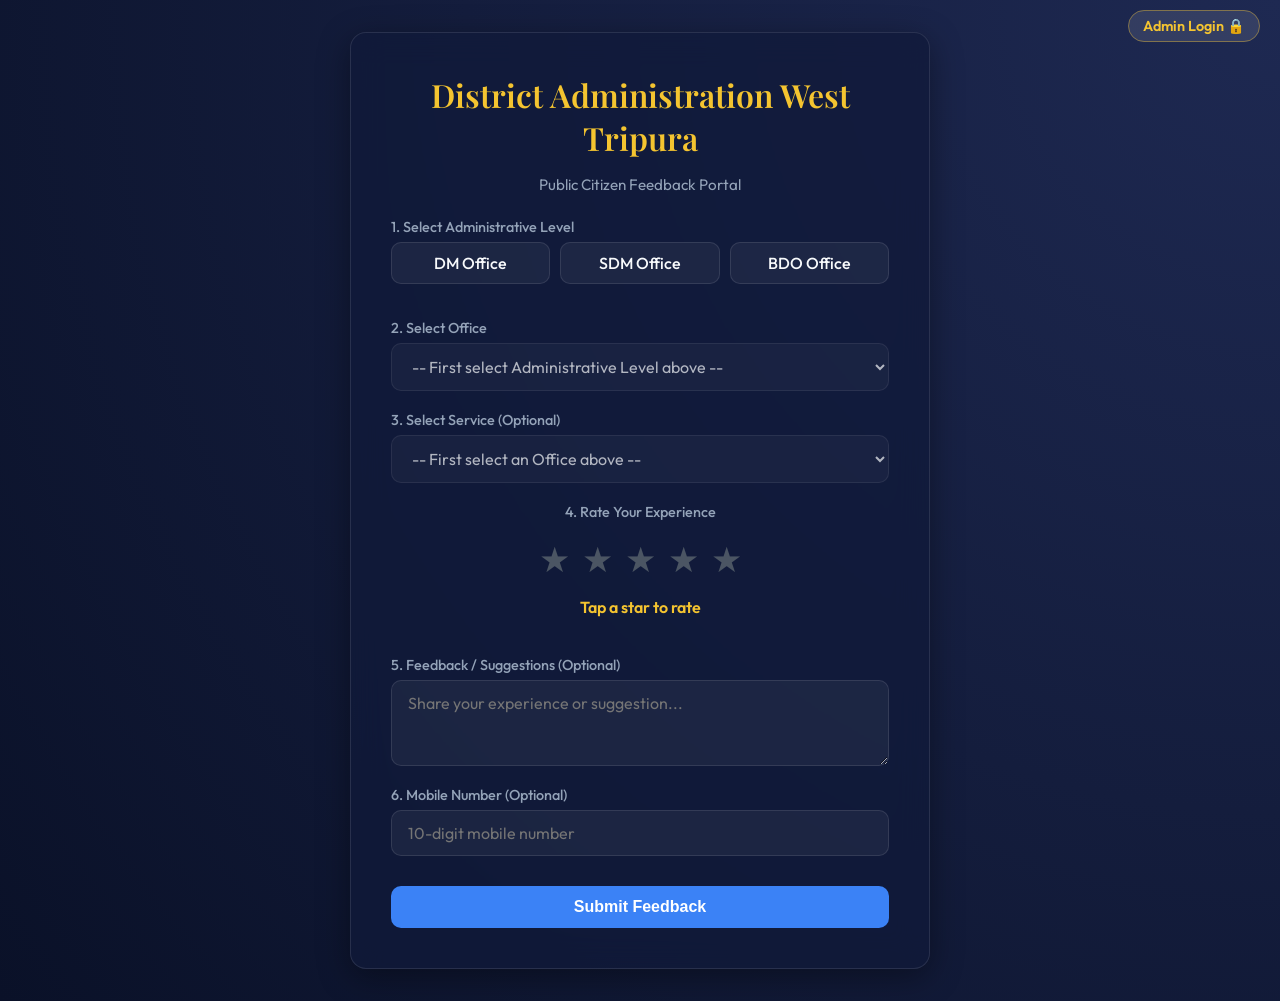
==== index.html @ 307960ae "fix: index file" ====
<!DOCTYPE html>
<html lang="en">
<head>
  <meta charset="UTF-8" />
  <meta name="viewport" content="width=device-width, initial-scale=1.0" />
  <title>Citizen Feedback Portal — DM & Collector, West Tripura</title>
  <link href="https://fonts.googleapis.com/css2?family=Inter:wght@300;400;500;600;700&family=Playfair+Display:wght@600;700&display=swap" rel="stylesheet" />
  <link rel="stylesheet" href="style.css" />
  <style>
    .header-nav {
      position: absolute;
      top: 15px;
      right: 20px;
    }
    .header-nav a {
      color: var(--accent-gold);
      text-decoration: none;
      font-size: 0.9rem;
      font-weight: 600;
      background: rgba(255, 255, 255, 0.1);
      padding: 6px 14px;
      border-radius: 20px;
      border: 1px solid rgba(244, 196, 48, 0.4);
      transition: background 0.2s;
    }
    .header-nav a:hover {
      background: rgba(244, 196, 48, 0.2);
    }
    .pill-group {
      display: flex;
      gap: 10px;
      margin-bottom: 15px;
      flex-wrap: wrap;
    }
    .pill {
      flex: 1;
      padding: 10px 15px;
      background: rgba(255, 255, 255, 0.05);
      border: 1px solid var(--bg-card-border);
      border-radius: var(--radius-md);
      color: var(--text-main);
      cursor: pointer;
      text-align: center;
      font-weight: 500;
      transition: all 0.2s;
    }
    .pill:hover, .pill.active {
      background: var(--accent-blue);
      border-color: var(--accent-blue);
      color: white;
    }
    .stars {
      display: flex;
      gap: 12px;
      font-size: 2.2rem;
      cursor: pointer;
      margin: 10px 0;
      justify-content: center;
    }
    .stars span {
      color: #4b5563;
      transition: color 0.15s, transform 0.15s;
    }
    .stars span.selected, .stars span:hover {
      color: var(--accent-gold);
      transform: scale(1.15);
    }
    .rating-label {
      text-align: center;
      font-weight: 600;
      min-height: 24px;
      color: var(--accent-gold);
      margin-bottom: 15px;
    }
  </style>
</head>
<body>
  <div class="header-nav">
    <a href="login.html">Admin Login 🔒</a>
  </div>

  <div class="auth-wrapper">
    <div class="glass-card" style="max-width: 580px;">
      <h1 style="text-align: center; color: var(--accent-gold); font-family: 'Playfair Display', serif;">District Administration West Tripura</h1>
      <p class="subtitle" style="text-align: center;">Public Citizen Feedback Portal</p>

      <div id="alertBox" class="alert"></div>

      <div id="formSection">
        <!-- Step 1: Select Office Level -->
        <div class="form-group">
          <label>1. Select Administrative Level</label>
          <div class="pill-group">
            <div class="pill" id="pill-DM" onclick="selectOfficeType('DM')">DM Office</div>
            <div class="pill" id="pill-SDM" onclick="selectOfficeType('SDM')">SDM Office</div>
            <div class="pill" id="pill-BDO" onclick="selectOfficeType('BDO')">BDO Office</div>
          </div>
        </div>

        <!-- Step 2: Select Specific Office -->
        <div class="form-group">
          <label for="officeSelect">2. Select Office</label>
          <select id="officeSelect" onchange="onOfficeSelectChange()" disabled>
            <option value="">-- First select Administrative Level above --</option>
          </select>
        </div>

        <!-- Step 3: Select Service -->
        <div class="form-group">
          <label for="serviceSelect">3. Select Service (Optional)</label>
          <select id="serviceSelect" disabled>
            <option value="">-- First select an Office above --</option>
          </select>
        </div>

        <!-- Step 4: Star Rating -->
        <div class="form-group">
          <label style="text-align: center; display: block;">4. Rate Your Experience</label>
          <div class="stars" id="starContainer">
            <span onclick="setRating(1)">★</span>
            <span onclick="setRating(2)">★</span>
            <span onclick="setRating(3)">★</span>
            <span onclick="setRating(4)">★</span>
            <span onclick="setRating(5)">★</span>
          </div>
          <div class="rating-label" id="ratingLabel">Tap a star to rate</div>
        </div>

        <!-- Step 5: Remarks -->
        <div class="form-group">
          <label for="feedbackText">5. Feedback / Suggestions (Optional)</label>
          <textarea id="feedbackText" rows="3" placeholder="Share your experience or suggestion..."></textarea>
        </div>

        <!-- Step 6: Mobile (Optional) -->
        <div class="form-group">
          <label for="mobile">6. Mobile Number (Optional)</label>
          <input type="tel" id="mobile" maxlength="10" placeholder="10-digit mobile number" />
        </div>

        <button type="button" id="submitBtn" onclick="submitFeedback()" class="btn" style="margin-top: 10px;">Submit Feedback</button>
      </div>

      <!-- Success Screen -->
      <div id="successSection" class="hidden" style="text-align: center; padding: 20px 0;">
        <div style="font-size: 3.5rem; color: var(--accent-green); margin-bottom: 10px;">✓</div>
        <h2>Thank You!</h2>
        <p class="subtitle">Your feedback has been submitted successfully and recorded for quality improvement.</p>
        <button class="btn btn-secondary" onclick="resetForm()">Submit Another Response</button>
      </div>

    </div>
  </div>

  <script src="app.js"></script>
  <script>
    const OFFICE_DATA = {
      "DM": [
        {
          name: "DM Office",
          services: [
            "Certificate of Land Use", "Cinematograph License", "NOC for Explosives",
            "License for Sale of Crackers", "NOC for Petroleum / Diesel / Naphtha",
            "Arms Licence (NDAL-ALIS)", "RTI Online", "Character Verification",
            "Small Savings Agent License", "Grievance Redressal", "Revenue and Land Records",
            "Disaster Management and Relief", "Election Services", "Law and Order", "Others"
          ]
        }
      ],
      "SDM": [
        { name: "SDM Office - Sadar", services: ["PRTC", "Income Certificate", "Caste Certificate", "Marriage Registration", "Sub-Division Grievances", "Others"] },
        { name: "SDM Office - Mohanpur", services: ["PRTC", "Income Certificate", "Caste Certificate", "Marriage Registration", "Sub-Division Grievances", "Others"] },
        { name: "SDM Office - Jirania", services: ["PRTC", "Income Certificate", "Caste Certificate", "Marriage Registration", "Sub-Division Grievances", "Others"] }
      ],
      "BDO": [
        { name: "BDO Office - Dukli", services: ["MGNREGA Works", "PMAY-G Housing", "Social Pensions", "Rural Development", "Block Grievances", "Others"] },
        { name: "BDO Office - Mohanpur", services: ["MGNREGA Works", "PMAY-G Housing", "Social Pensions", "Rural Development", "Block Grievances", "Others"] },
        { name: "BDO Office - Bamutia", services: ["MGNREGA Works", "PMAY-G Housing", "Social Pensions", "Rural Development", "Block Grievances", "Others"] },
        { name: "BDO Office - Hezamara", services: ["MGNREGA Works", "PMAY-G Housing", "Social Pensions", "Rural Development", "Block Grievances", "Others"] },
        { name: "BDO Office - Lefunga", services: ["MGNREGA Works", "PMAY-G Housing", "Social Pensions", "Rural Development", "Block Grievances", "Others"] },
        { name: "BDO Office - Jirania", services: ["MGNREGA Works", "PMAY-G Housing", "Social Pensions", "Rural Development", "Block Grievances", "Others"] },
        { name: "BDO Office - Mandai", services: ["MGNREGA Works", "PMAY-G Housing", "Social Pensions", "Rural Development", "Block Grievances", "Others"] },
        { name: "BDO Office - Belbari", services: ["MGNREGA Works", "PMAY-G Housing", "Social Pensions", "Rural Development", "Block Grievances", "Others"] },
        { name: "BDO Office - Old Agartala", services: ["MGNREGA Works", "PMAY-G Housing", "Social Pensions", "Rural Development", "Block Grievances", "Others"] }
      ]
    };

    const RATING_LABELS = ["", "Poor / খারাপ", "Fair / মোটামুটি", "Good / ভালো", "Very Good / খুব ভালো", "Excellent / চমৎকার"];

    let selectedOfficeType = "";
    let selectedRating = 0;

    function selectOfficeType(type) {
      selectedOfficeType = type;
      document.querySelectorAll(".pill").forEach(p => p.classList.remove("active"));
      document.getElementById("pill-" + type).classList.add("active");

      const oSelect = document.getElementById("officeSelect");
      oSelect.innerHTML = '<option value="">-- Select ' + type + ' Office --</option>';
      oSelect.disabled = false;

      const offices = OFFICE_DATA[type] || [];
      offices.forEach(o => {
        const opt = document.createElement("option");
        opt.value = o.name;
        opt.textContent = o.name;
        oSelect.appendChild(opt);
      });

      if (offices.length === 1) {
        oSelect.value = offices[0].name;
        onOfficeSelectChange();
      } else {
        resetServiceSelect();
      }
    }

    function onOfficeSelectChange() {
      const officeName = document.getElementById("officeSelect").value;
      const sSelect = document.getElementById("serviceSelect");
      
      if (!officeName) {
        resetServiceSelect();
        return;
      }

      sSelect.innerHTML = '<option value="">-- Select Service --</option>';
      sSelect.disabled = false;

      let services = ["Others"];
      const list = OFFICE_DATA[selectedOfficeType] || [];
      const match = list.find(o => o.name === officeName);
      if (match && match.services) services = match.services;

      services.forEach(s => {
        const opt = document.createElement("option");
        opt.value = s;
        opt.textContent = s;
        sSelect.appendChild(opt);
      });
    }

    function resetServiceSelect() {
      const sSelect = document.getElementById("serviceSelect");
      sSelect.innerHTML = '<option value="">-- First select an Office above --</option>';
      sSelect.disabled = true;
    }

    function setRating(val) {
      selectedRating = val;
      const stars = document.querySelectorAll("#starContainer span");
      stars.forEach((s, idx) => {
        if (idx < val) s.classList.add("selected");
        else s.classList.remove("selected");
      });
      document.getElementById("ratingLabel").textContent = RATING_LABELS[val] || "";
    }

    async function submitFeedback() {
      const alertBox = document.getElementById("alertBox");
      alertBox.style.display = "none";

      const office = document.getElementById("officeSelect").value;
      const service = document.getElementById("serviceSelect").value || "Others";
      const feedback = document.getElementById("feedbackText").value.trim();
      const mobile = document.getElementById("mobile").value.trim();

      if (!selectedOfficeType || !office) {
        alertBox.className = "alert alert-error";
        alertBox.textContent = "Please select the office level and specific office.";
        return;
      }

      if (!selectedRating) {
        alertBox.className = "alert alert-error";
        alertBox.textContent = "Please select a star rating.";
        return;
      }

      if (mobile && !/^[6-9]\d{9}$/.test(mobile)) {
        alertBox.className = "alert alert-error";
        alertBox.textContent = "Please enter a valid 10-digit Indian mobile number.";
        return;
      }

      const submitBtn = document.getElementById("submitBtn");
      submitBtn.disabled = true;
      submitBtn.textContent = "Submitting...";

      const payload = {
        mobile,
        office,
        officeType: selectedOfficeType,
        service,
        rating: selectedRating,
        feedback
      };

      const res = await apiPost("submitFeedback", { payload });

      submitBtn.disabled = false;
      submitBtn.textContent = "Submit Feedback";

      if (res.success) {
        document.getElementById("formSection").classList.add("hidden");
        document.getElementById("successSection").classList.remove("hidden");
      } else {
        alertBox.className = "alert alert-error";
        alertBox.textContent = res.error || "Failed to submit feedback. Please try again.";
      }
    }

    function resetForm() {
      selectedOfficeType = "";
      selectedRating = 0;
      document.querySelectorAll(".pill").forEach(p => p.classList.remove("active"));
      document.getElementById("officeSelect").innerHTML = '<option value="">-- First select Administrative Level above --</option>';
      document.getElementById("officeSelect").disabled = true;
      resetServiceSelect();
      setRating(0);
      document.getElementById("ratingLabel").textContent = "Tap a star to rate";
      document.getElementById("feedbackText").value = "";
      document.getElementById("mobile").value = "";
      document.getElementById("alertBox").style.display = "none";
      document.getElementById("successSection").classList.add("hidden");
      document.getElementById("formSection").classList.remove("hidden");
    }
  </script>
</body>
</html>
---- style.css ----
/* ============================================================
   DM Office West Tripura - Unified Portal Design System
   ============================================================ */
@import url('https://fonts.googleapis.com/css2?family=Outfit:wght@300;400;500;600;700&display=swap');

:root {
  --bg-primary: #0a1128;
  --bg-card: rgba(16, 26, 58, 0.75);
  --bg-card-border: rgba(255, 255, 255, 0.1);
  --accent-gold: #f4c430;
  --accent-blue: #3b82f6;
  --accent-blue-hover: #2563eb;
  --accent-green: #10b981;
  --accent-red: #ef4444;
  --text-main: #f8fafc;
  --text-muted: #94a3b8;
  --shadow-glow: 0 8px 32px 0 rgba(0, 0, 0, 0.37);
  --font-family: 'Outfit', sans-serif;
  --radius-lg: 16px;
  --radius-md: 10px;
}

* {
  box-sizing: border-box;
  margin: 0;
  padding: 0;
}

body {
  font-family: var(--font-family);
  background: radial-gradient(circle at top right, #1e2952, #0a1128);
  color: var(--text-main);
  min-height: 100vh;
  display: flex;
  flex-direction: column;
}

/* Navbar */
.navbar {
  display: flex;
  justify-content: space-between;
  align-items: center;
  padding: 1rem 2rem;
  background: rgba(10, 17, 40, 0.9);
  backdrop-filter: blur(10px);
  border-bottom: 1px solid var(--bg-card-border);
  position: sticky;
  top: 0;
  z-index: 100;
}

.navbar-brand {
  font-size: 1.25rem;
  font-weight: 700;
  color: var(--accent-gold);
  display: flex;
  align-items: center;
  gap: 10px;
}

.navbar-user {
  display: flex;
  align-items: center;
  gap: 15px;
}

.badge {
  background: rgba(59, 130, 246, 0.2);
  color: var(--accent-blue);
  padding: 4px 10px;
  border-radius: 20px;
  font-size: 0.8rem;
  font-weight: 600;
  border: 1px solid rgba(59, 130, 246, 0.4);
}

/* Layout Containers */
.auth-wrapper {
  flex: 1;
  display: flex;
  justify-content: center;
  align-items: center;
  padding: 2rem 1rem;
}

.glass-card {
  background: var(--bg-card);
  backdrop-filter: blur(16px);
  -webkit-backdrop-filter: blur(16px);
  border: 1px solid var(--bg-card-border);
  border-radius: var(--radius-lg);
  box-shadow: var(--shadow-glow);
  padding: 2.5rem;
  width: 100%;
  max-width: 440px;
}

.glass-card.wide {
  max-width: 1100px;
}

h1, h2, h3 {
  font-weight: 600;
  margin-bottom: 1rem;
}

.subtitle {
  color: var(--text-muted);
  font-size: 0.95rem;
  margin-bottom: 1.5rem;
}

/* Form controls */
.form-group {
  margin-bottom: 1.25rem;
  display: flex;
  flex-direction: column;
  gap: 6px;
}

label {
  font-size: 0.9rem;
  font-weight: 500;
  color: var(--text-muted);
}

input, select, textarea {
  width: 100%;
  padding: 12px 16px;
  background: rgba(255, 255, 255, 0.05);
  border: 1px solid var(--bg-card-border);
  border-radius: var(--radius-md);
  color: var(--text-main);
  font-size: 1rem;
  font-family: inherit;
  transition: border-color 0.2s, background 0.2s;
}

input:focus, select:focus, textarea:focus {
  outline: none;
  border-color: var(--accent-blue);
  background: rgba(255, 255, 255, 0.08);
}

select option {
  background: #0a1128;
  color: var(--text-main);
}

/* Buttons */
.btn {
  width: 100%;
  padding: 12px 20px;
  background: var(--accent-blue);
  color: #fff;
  border: none;
  border-radius: var(--radius-md);
  font-size: 1rem;
  font-weight: 600;
  cursor: pointer;
  transition: background 0.2s, transform 0.1s;
  display: inline-flex;
  justify-content: center;
  align-items: center;
  gap: 8px;
}

.btn:hover {
  background: var(--accent-blue-hover);
}

.btn:active {
  transform: scale(0.98);
}

.btn-secondary {
  background: rgba(255, 255, 255, 0.1);
  color: var(--text-main);
}

.btn-secondary:hover {
  background: rgba(255, 255, 255, 0.18);
}

.btn-danger {
  background: var(--accent-red);
}

.btn-danger:hover {
  background: #dc2626;
}

/* Feedback messages */
.alert {
  padding: 12px 16px;
  border-radius: var(--radius-md);
  font-size: 0.9rem;
  margin-bottom: 1.25rem;
  display: none;
}

.alert-error {
  background: rgba(239, 68, 68, 0.2);
  border: 1px solid rgba(239, 68, 68, 0.4);
  color: #fca5a5;
  display: block;
}

.alert-success {
  background: rgba(16, 185, 129, 0.2);
  border: 1px solid rgba(16, 185, 129, 0.4);
  color: #6ee7b7;
  display: block;
}

.alert-info {
  background: rgba(59, 130, 246, 0.2);
  border: 1px solid rgba(59, 130, 246, 0.4);
  color: #93c5fd;
  display: block;
}

/* Navigation Links */
.auth-links {
  margin-top: 1.5rem;
  display: flex;
  justify-content: space-between;
  font-size: 0.9rem;
}

.auth-links a {
  color: var(--accent-blue);
  text-decoration: none;
  transition: color 0.2s;
}

.auth-links a:hover {
  color: #60a5fa;
  text-decoration: underline;
}

/* Dashboard Grid */
.dashboard-grid {
  display: grid;
  grid-template-columns: repeat(auto-fit, minmax(240px, 1fr));
  gap: 20px;
  margin-bottom: 30px;
}

.stat-card {
  background: rgba(255, 255, 255, 0.03);
  border: 1px solid var(--bg-card-border);
  border-radius: var(--radius-md);
  padding: 20px;
}

.stat-card .val {
  font-size: 2rem;
  font-weight: 700;
  color: var(--accent-gold);
  margin-top: 5px;
}

.table-responsive {
  width: 100%;
  overflow-x: auto;
  margin-top: 15px;
}

table {
  width: 100%;
  border-collapse: collapse;
  text-align: left;
}

th, td {
  padding: 12px 16px;
  border-bottom: 1px solid var(--bg-card-border);
  font-size: 0.95rem;
}

th {
  background: rgba(255, 255, 255, 0.05);
  color: var(--text-muted);
  font-weight: 600;
}

tr:hover {
  background: rgba(255, 255, 255, 0.02);
}

/* Rating Stars */
.star-rating {
  display: flex;
  gap: 10px;
  margin: 10px 0;
  justify-content: center;
}

.star-rating span {
  font-size: 2rem;
  cursor: pointer;
  color: #4b5563;
  transition: color 0.2s, transform 0.1s;
}

.star-rating span.active, .star-rating span:hover {
  color: var(--accent-gold);
}

.hidden {
  display: none !important;
}
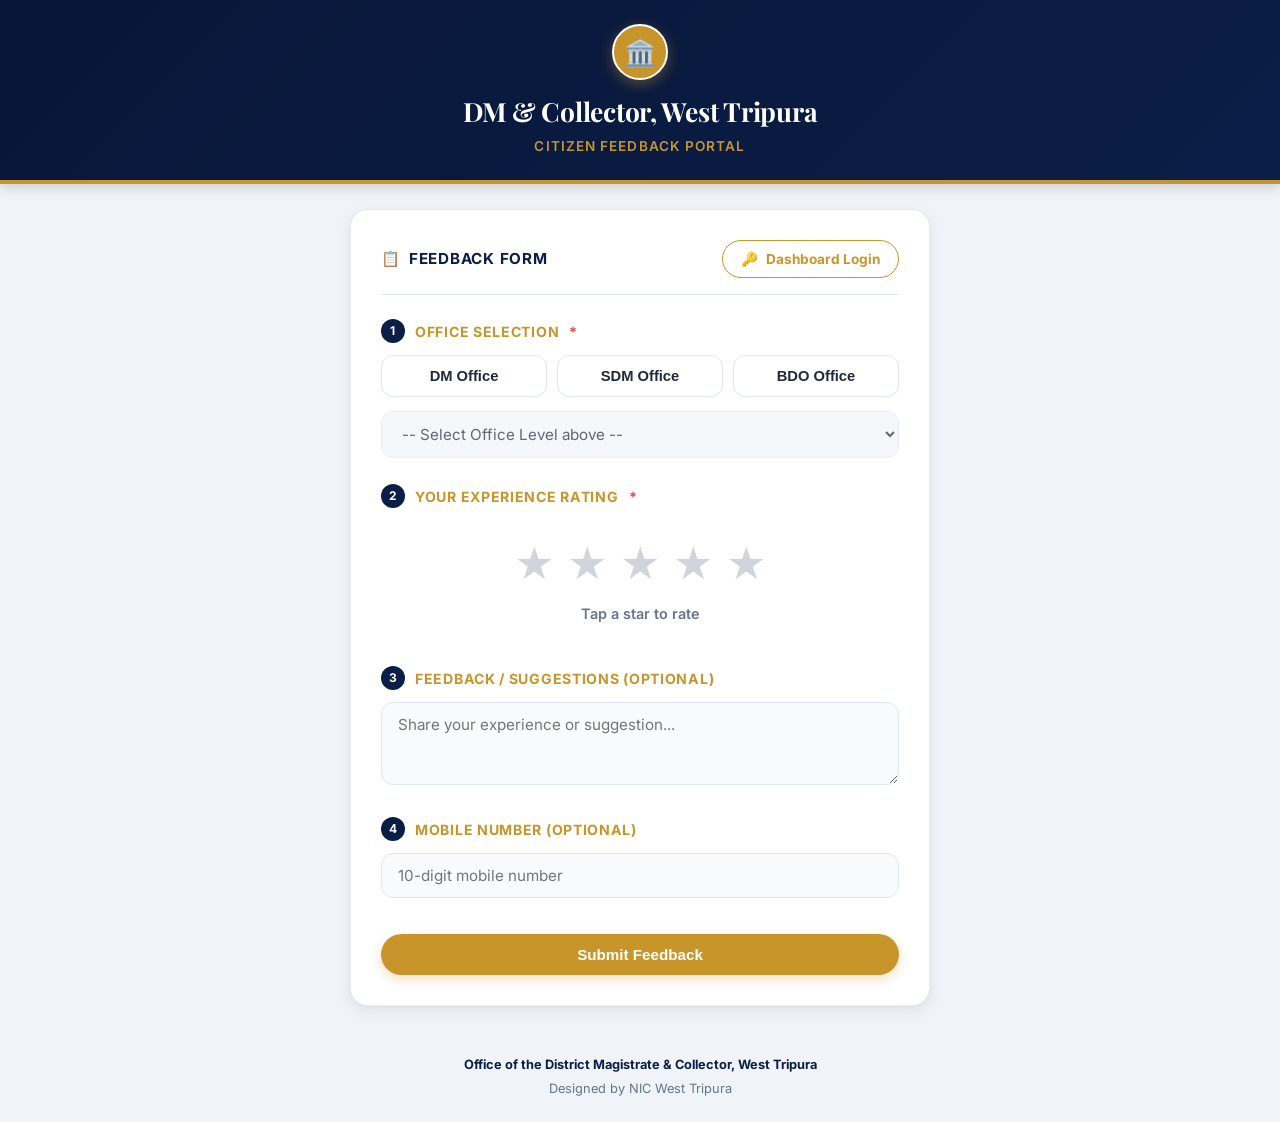
==== commit 0241d864: "feat: change UI style" ====
--- a/index.html
+++ b/index.html
@@ -4,137 +4,90 @@
   <meta charset="UTF-8" />
   <meta name="viewport" content="width=device-width, initial-scale=1.0" />
   <title>Citizen Feedback Portal — DM & Collector, West Tripura</title>
-  <link href="https://fonts.googleapis.com/css2?family=Inter:wght@300;400;500;600;700&family=Playfair+Display:wght@600;700&display=swap" rel="stylesheet" />
   <link rel="stylesheet" href="style.css" />
-  <style>
-    .header-nav {
-      position: absolute;
-      top: 15px;
-      right: 20px;
-    }
-    .header-nav a {
-      color: var(--accent-gold);
-      text-decoration: none;
-      font-size: 0.9rem;
-      font-weight: 600;
-      background: rgba(255, 255, 255, 0.1);
-      padding: 6px 14px;
-      border-radius: 20px;
-      border: 1px solid rgba(244, 196, 48, 0.4);
-      transition: background 0.2s;
-    }
-    .header-nav a:hover {
-      background: rgba(244, 196, 48, 0.2);
-    }
-    .pill-group {
-      display: flex;
-      gap: 10px;
-      margin-bottom: 15px;
-      flex-wrap: wrap;
-    }
-    .pill {
-      flex: 1;
-      padding: 10px 15px;
-      background: rgba(255, 255, 255, 0.05);
-      border: 1px solid var(--bg-card-border);
-      border-radius: var(--radius-md);
-      color: var(--text-main);
-      cursor: pointer;
-      text-align: center;
-      font-weight: 500;
-      transition: all 0.2s;
-    }
-    .pill:hover, .pill.active {
-      background: var(--accent-blue);
-      border-color: var(--accent-blue);
-      color: white;
-    }
-    .stars {
-      display: flex;
-      gap: 12px;
-      font-size: 2.2rem;
-      cursor: pointer;
-      margin: 10px 0;
-      justify-content: center;
-    }
-    .stars span {
-      color: #4b5563;
-      transition: color 0.15s, transform 0.15s;
-    }
-    .stars span.selected, .stars span:hover {
-      color: var(--accent-gold);
-      transform: scale(1.15);
-    }
-    .rating-label {
-      text-align: center;
-      font-weight: 600;
-      min-height: 24px;
-      color: var(--accent-gold);
-      margin-bottom: 15px;
-    }
-  </style>
 </head>
 <body>
-  <div class="header-nav">
-    <a href="login.html">Admin Login 🔒</a>
-  </div>
-
-  <div class="auth-wrapper">
-    <div class="glass-card" style="max-width: 580px;">
-      <h1 style="text-align: center; color: var(--accent-gold); font-family: 'Playfair Display', serif;">District Administration West Tripura</h1>
-      <p class="subtitle" style="text-align: center;">Public Citizen Feedback Portal</p>
+
+  <!-- Header Banner -->
+  <header class="header-banner">
+    <div class="emblem-wrapper">
+      <span>🏛️</span>
+    </div>
+    <h1>DM & Collector, West Tripura</h1>
+    <p>Citizen Feedback Portal</p>
+  </header>
+
+  <!-- Main Content -->
+  <div class="main-container form-wrapper">
+    <div class="bubbly-card">
+      <div class="card-header-flex">
+        <div class="card-title-badge">
+          <span>📋</span> FEEDBACK FORM
+        </div>
+        <a href="login.html" class="btn btn-outline-gold btn-sm">
+          <span>🔑</span> Dashboard Login
+        </a>
+      </div>
 
       <div id="alertBox" class="alert"></div>
 
+      <!-- Feedback Form -->
       <div id="formSection">
-        <!-- Step 1: Select Office Level -->
-        <div class="form-group">
-          <label>1. Select Administrative Level</label>
+        
+        <!-- Step 1: Office Selection -->
+        <div class="step-group">
+          <div class="step-label">
+            <span class="step-num">1</span>
+            <span>Office Selection</span>
+            <span class="req-star">*</span>
+          </div>
+          
           <div class="pill-group">
-            <div class="pill" id="pill-DM" onclick="selectOfficeType('DM')">DM Office</div>
-            <div class="pill" id="pill-SDM" onclick="selectOfficeType('SDM')">SDM Office</div>
-            <div class="pill" id="pill-BDO" onclick="selectOfficeType('BDO')">BDO Office</div>
-          </div>
-        </div>
-
-        <!-- Step 2: Select Specific Office -->
-        <div class="form-group">
-          <label for="officeSelect">2. Select Office</label>
-          <select id="officeSelect" onchange="onOfficeSelectChange()" disabled>
-            <option value="">-- First select Administrative Level above --</option>
+            <button type="button" class="pill-btn" id="pill-DM" onclick="selectOfficeType('DM')">DM Office</button>
+            <button type="button" class="pill-btn" id="pill-SDM" onclick="selectOfficeType('SDM')">SDM Office</button>
+            <button type="button" class="pill-btn" id="pill-BDO" onclick="selectOfficeType('BDO')">BDO Office</button>
+          </div>
+
+          <select id="officeSelect" disabled>
+            <option value="">-- Select Office Level above --</option>
           </select>
         </div>
 
-        <!-- Step 3: Select Service -->
-        <div class="form-group">
-          <label for="serviceSelect">3. Select Service (Optional)</label>
-          <select id="serviceSelect" disabled>
-            <option value="">-- First select an Office above --</option>
-          </select>
-        </div>
-
-        <!-- Step 4: Star Rating -->
-        <div class="form-group">
-          <label style="text-align: center; display: block;">4. Rate Your Experience</label>
-          <div class="stars" id="starContainer">
-            <span onclick="setRating(1)">★</span>
-            <span onclick="setRating(2)">★</span>
-            <span onclick="setRating(3)">★</span>
-            <span onclick="setRating(4)">★</span>
-            <span onclick="setRating(5)">★</span>
-          </div>
-          <div class="rating-label" id="ratingLabel">Tap a star to rate</div>
-        </div>
-
-        <!-- Step 5: Remarks -->
-        <div class="form-group">
-          <label for="feedbackText">5. Feedback / Suggestions (Optional)</label>
+        <!-- Step 2: Experience Rating -->
+        <div class="step-group">
+          <div class="step-label">
+            <span class="step-num">2</span>
+            <span>Your Experience Rating</span>
+            <span class="req-star">*</span>
+          </div>
+
+          <div class="star-rating-box">
+            <div class="stars-row" id="starContainer">
+              <span onclick="setRating(1)">★</span>
+              <span onclick="setRating(2)">★</span>
+              <span onclick="setRating(3)">★</span>
+              <span onclick="setRating(4)">★</span>
+              <span onclick="setRating(5)">★</span>
+            </div>
+            <div class="rating-text" id="ratingLabel">Tap a star to rate</div>
+          </div>
+        </div>
+
+        <!-- Step 3: Feedback Remarks -->
+        <div class="step-group">
+          <div class="step-label">
+            <span class="step-num">3</span>
+            <span>Feedback / Suggestions (Optional)</span>
+          </div>
           <textarea id="feedbackText" rows="3" placeholder="Share your experience or suggestion..."></textarea>
         </div>
 
-        <!-- Step 6: Mobile (Optional) -->
-        <div class="form-group">
-          <label for="mobile">6. Mobile Number (Optional)</label>
+        <!-- Step 4: Mobile Number -->
+        <div class="step-group">
+          <div class="step-label">
+            <span class="step-num">4</span>
+            <span>Mobile Number (Optional)</span>
+          </div>
           <input type="tel" id="mobile" maxlength="10" placeholder="10-digit mobile number" />
         </div>
 
@@ -142,46 +95,32 @@
       </div>
 
       <!-- Success Screen -->
-      <div id="successSection" class="hidden" style="text-align: center; padding: 20px 0;">
-        <div style="font-size: 3.5rem; color: var(--accent-green); margin-bottom: 10px;">✓</div>
-        <h2>Thank You!</h2>
-        <p class="subtitle">Your feedback has been submitted successfully and recorded for quality improvement.</p>
-        <button class="btn btn-secondary" onclick="resetForm()">Submit Another Response</button>
+      <div id="successSection" class="hidden" style="text-align: center; padding: 25px 10px;">
+        <div style="font-size: 4rem; color: #10b981; margin-bottom: 15px;">✓</div>
+        <h2 style="font-family: var(--font-serif); color: var(--primary-navy); margin-bottom: 10px;">Feedback Submitted!</h2>
+        <p style="color: var(--text-muted); font-size: 0.95rem; margin-bottom: 25px;">
+          Thank you for taking the time to share your feedback. Your submission has been securely recorded for continuous service improvement.
+        </p>
+        <button class="btn btn-navy" onclick="resetForm()">Submit Another Feedback</button>
       </div>
 
     </div>
   </div>
+
+  <footer class="footer">
+    <div><strong>Office of the District Magistrate & Collector, West Tripura</strong></div>
+    <div style="margin-top: 4px;">Designed by NIC West Tripura</div>
+  </footer>
 
   <script src="app.js"></script>
   <script>
     const OFFICE_DATA = {
-      "DM": [
-        {
-          name: "DM Office",
-          services: [
-            "Certificate of Land Use", "Cinematograph License", "NOC for Explosives",
-            "License for Sale of Crackers", "NOC for Petroleum / Diesel / Naphtha",
-            "Arms Licence (NDAL-ALIS)", "RTI Online", "Character Verification",
-            "Small Savings Agent License", "Grievance Redressal", "Revenue and Land Records",
-            "Disaster Management and Relief", "Election Services", "Law and Order", "Others"
-          ]
-        }
-      ],
-      "SDM": [
-        { name: "SDM Office - Sadar", services: ["PRTC", "Income Certificate", "Caste Certificate", "Marriage Registration", "Sub-Division Grievances", "Others"] },
-        { name: "SDM Office - Mohanpur", services: ["PRTC", "Income Certificate", "Caste Certificate", "Marriage Registration", "Sub-Division Grievances", "Others"] },
-        { name: "SDM Office - Jirania", services: ["PRTC", "Income Certificate", "Caste Certificate", "Marriage Registration", "Sub-Division Grievances", "Others"] }
-      ],
+      "DM": ["DM Office"],
+      "SDM": ["SDM Office - Sadar", "SDM Office - Mohanpur", "SDM Office - Jirania"],
       "BDO": [
-        { name: "BDO Office - Dukli", services: ["MGNREGA Works", "PMAY-G Housing", "Social Pensions", "Rural Development", "Block Grievances", "Others"] },
-        { name: "BDO Office - Mohanpur", services: ["MGNREGA Works", "PMAY-G Housing", "Social Pensions", "Rural Development", "Block Grievances", "Others"] },
-        { name: "BDO Office - Bamutia", services: ["MGNREGA Works", "PMAY-G Housing", "Social Pensions", "Rural Development", "Block Grievances", "Others"] },
-        { name: "BDO Office - Hezamara", services: ["MGNREGA Works", "PMAY-G Housing", "Social Pensions", "Rural Development", "Block Grievances", "Others"] },
-        { name: "BDO Office - Lefunga", services: ["MGNREGA Works", "PMAY-G Housing", "Social Pensions", "Rural Development", "Block Grievances", "Others"] },
-        { name: "BDO Office - Jirania", services: ["MGNREGA Works", "PMAY-G Housing", "Social Pensions", "Rural Development", "Block Grievances", "Others"] },
-        { name: "BDO Office - Mandai", services: ["MGNREGA Works", "PMAY-G Housing", "Social Pensions", "Rural Development", "Block Grievances", "Others"] },
-        { name: "BDO Office - Belbari", services: ["MGNREGA Works", "PMAY-G Housing", "Social Pensions", "Rural Development", "Block Grievances", "Others"] },
-        { name: "BDO Office - Old Agartala", services: ["MGNREGA Works", "PMAY-G Housing", "Social Pensions", "Rural Development", "Block Grievances", "Others"] }
+        "BDO Office - Dukli", "BDO Office - Mohanpur", "BDO Office - Bamutia",
+        "BDO Office - Hezamara", "BDO Office - Lefunga", "BDO Office - Jirania",
+        "BDO Office - Mandai", "BDO Office - Belbari", "BDO Office - Old Agartala"
       ]
     };
 
@@ -192,7 +131,7 @@
 
     function selectOfficeType(type) {
       selectedOfficeType = type;
-      document.querySelectorAll(".pill").forEach(p => p.classList.remove("active"));
+      document.querySelectorAll(".pill-btn").forEach(p => p.classList.remove("active"));
       document.getElementById("pill-" + type).classList.add("active");
 
       const oSelect = document.getElementById("officeSelect");
@@ -200,58 +139,24 @@
       oSelect.disabled = false;
 
       const offices = OFFICE_DATA[type] || [];
-      offices.forEach(o => {
+      offices.forEach(off => {
         const opt = document.createElement("option");
-        opt.value = o.name;
-        opt.textContent = o.name;
+        opt.value = off;
+        opt.textContent = off;
         oSelect.appendChild(opt);
       });
 
       if (offices.length === 1) {
-        oSelect.value = offices[0].name;
-        onOfficeSelectChange();
-      } else {
-        resetServiceSelect();
-      }
-    }
-
-    function onOfficeSelectChange() {
-      const officeName = document.getElementById("officeSelect").value;
-      const sSelect = document.getElementById("serviceSelect");
-      
-      if (!officeName) {
-        resetServiceSelect();
-        return;
-      }
-
-      sSelect.innerHTML = '<option value="">-- Select Service --</option>';
-      sSelect.disabled = false;
-
-      let services = ["Others"];
-      const list = OFFICE_DATA[selectedOfficeType] || [];
-      const match = list.find(o => o.name === officeName);
-      if (match && match.services) services = match.services;
-
-      services.forEach(s => {
-        const opt = document.createElement("option");
-        opt.value = s;
-        opt.textContent = s;
-        sSelect.appendChild(opt);
-      });
-    }
-
-    function resetServiceSelect() {
-      const sSelect = document.getElementById("serviceSelect");
-      sSelect.innerHTML = '<option value="">-- First select an Office above --</option>';
-      sSelect.disabled = true;
+        oSelect.value = offices[0];
+      }
     }
 
     function setRating(val) {
       selectedRating = val;
       const stars = document.querySelectorAll("#starContainer span");
       stars.forEach((s, idx) => {
-        if (idx < val) s.classList.add("selected");
-        else s.classList.remove("selected");
+        if (idx < val) s.classList.add("active");
+        else s.classList.remove("active");
       });
       document.getElementById("ratingLabel").textContent = RATING_LABELS[val] || "";
     }
@@ -261,7 +166,6 @@
       alertBox.style.display = "none";
 
       const office = document.getElementById("officeSelect").value;
-      const service = document.getElementById("serviceSelect").value || "Others";
       const feedback = document.getElementById("feedbackText").value.trim();
       const mobile = document.getElementById("mobile").value.trim();
 
@@ -291,7 +195,7 @@
         mobile,
         office,
         officeType: selectedOfficeType,
-        service,
+        service: "General",
         rating: selectedRating,
         feedback
       };
@@ -313,10 +217,9 @@
     function resetForm() {
       selectedOfficeType = "";
       selectedRating = 0;
-      document.querySelectorAll(".pill").forEach(p => p.classList.remove("active"));
-      document.getElementById("officeSelect").innerHTML = '<option value="">-- First select Administrative Level above --</option>';
+      document.querySelectorAll(".pill-btn").forEach(p => p.classList.remove("active"));
+      document.getElementById("officeSelect").innerHTML = '<option value="">-- Select Office Level above --</option>';
       document.getElementById("officeSelect").disabled = true;
-      resetServiceSelect();
       setRating(0);
       document.getElementById("ratingLabel").textContent = "Tap a star to rate";
       document.getElementById("feedbackText").value = "";
--- a/style.css
+++ b/style.css
@@ -1,23 +1,26 @@
 /* ============================================================
-   DM Office West Tripura - Unified Portal Design System
-   ============================================================ */
-@import url('https://fonts.googleapis.com/css2?family=Outfit:wght@300;400;500;600;700&display=swap');
+   DM Office West Tripura - Light & Bubbly Portal Design System
+   ============================================================ */
+@import url('https://fonts.googleapis.com/css2?family=Inter:wght@400;500;600;700&family=Playfair+Display:wght@600;700&display=swap');
 
 :root {
-  --bg-primary: #0a1128;
-  --bg-card: rgba(16, 26, 58, 0.75);
-  --bg-card-border: rgba(255, 255, 255, 0.1);
-  --accent-gold: #f4c430;
-  --accent-blue: #3b82f6;
-  --accent-blue-hover: #2563eb;
-  --accent-green: #10b981;
-  --accent-red: #ef4444;
-  --text-main: #f8fafc;
-  --text-muted: #94a3b8;
-  --shadow-glow: 0 8px 32px 0 rgba(0, 0, 0, 0.37);
-  --font-family: 'Outfit', sans-serif;
-  --radius-lg: 16px;
-  --radius-md: 10px;
+  --primary-navy: #0b1e47;
+  --primary-navy-hover: #162a6f;
+  --accent-gold: #c8952a;
+  --accent-gold-hover: #b08120;
+  --bg-main: #f0f4f8;
+  --bg-card: #ffffff;
+  --text-main: #1e293b;
+  --text-muted: #64748b;
+  --border-light: #e2e8f0;
+  --border-focus: #c8952a;
+  --shadow-card: 0 6px 18px rgba(11, 30, 71, 0.06), 0 2px 6px rgba(0, 0, 0, 0.04);
+  --shadow-hover: 0 10px 25px rgba(11, 30, 71, 0.1);
+  --radius-lg: 18px;
+  --radius-md: 12px;
+  --radius-pill: 30px;
+  --font-sans: 'Inter', -apple-system, BlinkMacSystemFont, sans-serif;
+  --font-serif: 'Playfair Display', Georgia, serif;
 }
 
 * {
@@ -27,285 +30,587 @@
 }
 
 body {
-  font-family: var(--font-family);
-  background: radial-gradient(circle at top right, #1e2952, #0a1128);
+  font-family: var(--font-sans);
+  background-color: var(--bg-main);
   color: var(--text-main);
   min-height: 100vh;
   display: flex;
   flex-direction: column;
-}
-
-/* Navbar */
-.navbar {
+  line-height: 1.5;
+}
+
+/* ============================================================
+   HEADER / NAVBAR (Matches Screenshots 1 & 3)
+   ============================================================ */
+.header-banner {
+  background: linear-gradient(135deg, #081638 0%, var(--primary-navy) 100%);
+  color: white;
+  padding: 24px 20px;
+  text-align: center;
+  position: relative;
+  border-bottom: 4px solid var(--accent-gold);
+  box-shadow: 0 4px 12px rgba(0, 0, 0, 0.15);
+}
+
+.emblem-wrapper {
+  width: 56px;
+  height: 56px;
+  background: var(--accent-gold);
+  border-radius: 50%;
+  display: flex;
+  align-items: center;
+  justify-content: center;
+  margin: 0 auto 12px;
+  box-shadow: 0 4px 14px rgba(200, 149, 42, 0.4);
+  border: 2px solid white;
+}
+
+.emblem-wrapper span {
+  font-size: 26px;
+}
+
+.header-banner h1 {
+  font-family: var(--font-serif);
+  font-size: 1.65rem;
+  font-weight: 700;
+  letter-spacing: -0.01em;
+  margin-bottom: 4px;
+}
+
+.header-banner p {
+  font-size: 0.85rem;
+  color: var(--accent-gold);
+  font-weight: 600;
+  letter-spacing: 0.08em;
+  text-transform: uppercase;
+}
+
+/* Dashboard Top Navigation Bar */
+.dash-nav {
+  background: var(--primary-navy);
+  color: white;
+  padding: 16px 30px;
   display: flex;
   justify-content: space-between;
   align-items: center;
-  padding: 1rem 2rem;
-  background: rgba(10, 17, 40, 0.9);
-  backdrop-filter: blur(10px);
-  border-bottom: 1px solid var(--bg-card-border);
-  position: sticky;
-  top: 0;
-  z-index: 100;
-}
-
-.navbar-brand {
-  font-size: 1.25rem;
-  font-weight: 700;
+  border-bottom: 3px solid var(--accent-gold);
+  box-shadow: 0 4px 12px rgba(0, 0, 0, 0.1);
+}
+
+.dash-nav-title {
+  font-family: var(--font-serif);
+  font-size: 1.4rem;
+  font-weight: 700;
+}
+
+.dash-nav-subtitle {
+  font-size: 0.8rem;
   color: var(--accent-gold);
+  font-weight: 600;
+}
+
+.dash-nav-actions {
+  display: flex;
+  align-items: center;
+  gap: 12px;
+}
+
+/* ============================================================
+   CONTAINERS & CARDS
+   ============================================================ */
+.main-container {
+  flex: 1;
+  width: 100%;
+  max-width: 1080px;
+  margin: 30px auto;
+  padding: 0 20px;
+}
+
+.form-wrapper {
+  max-width: 620px;
+  margin: 25px auto;
+}
+
+.bubbly-card {
+  background: var(--bg-card);
+  border-radius: var(--radius-lg);
+  box-shadow: var(--shadow-card);
+  padding: 30px;
+  border: 1px solid rgba(226, 232, 240, 0.8);
+  transition: transform 0.2s, box-shadow 0.2s;
+}
+
+.card-header-flex {
+  display: flex;
+  justify-content: space-between;
+  align-items: center;
+  margin-bottom: 24px;
+  padding-bottom: 16px;
+  border-bottom: 1px solid var(--border-light);
+}
+
+.card-title-badge {
+  font-size: 0.95rem;
+  font-weight: 700;
+  text-transform: uppercase;
+  letter-spacing: 0.05em;
+  color: var(--primary-navy);
+  display: flex;
+  align-items: center;
+  gap: 8px;
+}
+
+/* ============================================================
+   STEP BADGES & FORM GROUPS
+   ============================================================ */
+.step-group {
+  margin-bottom: 26px;
+}
+
+.step-label {
   display: flex;
   align-items: center;
   gap: 10px;
-}
-
-.navbar-user {
-  display: flex;
-  align-items: center;
-  gap: 15px;
-}
-
-.badge {
-  background: rgba(59, 130, 246, 0.2);
-  color: var(--accent-blue);
-  padding: 4px 10px;
-  border-radius: 20px;
-  font-size: 0.8rem;
+  font-size: 0.88rem;
+  font-weight: 700;
+  text-transform: uppercase;
+  letter-spacing: 0.05em;
+  color: var(--accent-gold);
+  margin-bottom: 12px;
+}
+
+.step-num {
+  width: 24px;
+  height: 24px;
+  background: var(--primary-navy);
+  color: white;
+  border-radius: 50%;
+  display: flex;
+  align-items: center;
+  justify-content: center;
+  font-size: 0.75rem;
+  font-weight: 700;
+}
+
+.req-star {
+  color: #ef4444;
+}
+
+/* ============================================================
+   PILL BUTTONS & SELECTS
+   ============================================================ */
+.pill-group {
+  display: flex;
+  gap: 10px;
+  margin-bottom: 14px;
+}
+
+.pill-btn {
+  flex: 1;
+  padding: 12px 16px;
+  background: #ffffff;
+  border: 1.5px solid var(--border-light);
+  border-radius: var(--radius-md);
+  color: var(--text-main);
   font-weight: 600;
-  border: 1px solid rgba(59, 130, 246, 0.4);
-}
-
-/* Layout Containers */
-.auth-wrapper {
-  flex: 1;
-  display: flex;
-  justify-content: center;
-  align-items: center;
-  padding: 2rem 1rem;
-}
-
-.glass-card {
-  background: var(--bg-card);
-  backdrop-filter: blur(16px);
-  -webkit-backdrop-filter: blur(16px);
-  border: 1px solid var(--bg-card-border);
-  border-radius: var(--radius-lg);
-  box-shadow: var(--shadow-glow);
-  padding: 2.5rem;
-  width: 100%;
-  max-width: 440px;
-}
-
-.glass-card.wide {
-  max-width: 1100px;
-}
-
-h1, h2, h3 {
+  font-size: 0.92rem;
+  cursor: pointer;
+  text-align: center;
+  transition: all 0.2s ease;
+  box-shadow: 0 2px 4px rgba(0, 0, 0, 0.02);
+}
+
+.pill-btn:hover {
+  border-color: var(--primary-navy);
+  color: var(--primary-navy);
+  background: #f8fafc;
+}
+
+.pill-btn.active {
+  background: var(--primary-navy);
+  color: #ffffff;
+  border-color: var(--primary-navy);
+  box-shadow: 0 4px 10px rgba(11, 30, 71, 0.2);
+}
+
+/* Rounded Filter Pills for Dashboard */
+.filter-pills {
+  display: flex;
+  gap: 8px;
+  margin-bottom: 16px;
+}
+
+.dash-pill {
+  padding: 8px 20px;
+  background: #ffffff;
+  border: 1px solid var(--border-light);
+  border-radius: var(--radius-pill);
+  font-size: 0.85rem;
   font-weight: 600;
-  margin-bottom: 1rem;
-}
-
-.subtitle {
-  color: var(--text-muted);
-  font-size: 0.95rem;
-  margin-bottom: 1.5rem;
-}
-
-/* Form controls */
-.form-group {
-  margin-bottom: 1.25rem;
-  display: flex;
-  flex-direction: column;
-  gap: 6px;
-}
-
-label {
-  font-size: 0.9rem;
-  font-weight: 500;
-  color: var(--text-muted);
-}
-
-input, select, textarea {
+  color: var(--text-muted);
+  cursor: pointer;
+  transition: all 0.2s;
+}
+
+.dash-pill:hover, .dash-pill.active {
+  background: var(--primary-navy);
+  color: white;
+  border-color: var(--primary-navy);
+}
+
+select, input[type="text"], input[type="email"], input[type="password"], input[type="tel"], textarea {
   width: 100%;
   padding: 12px 16px;
-  background: rgba(255, 255, 255, 0.05);
-  border: 1px solid var(--bg-card-border);
+  background: #f8fafc;
+  border: 1.5px solid var(--border-light);
   border-radius: var(--radius-md);
   color: var(--text-main);
-  font-size: 1rem;
+  font-size: 0.95rem;
   font-family: inherit;
-  transition: border-color 0.2s, background 0.2s;
-}
-
-input:focus, select:focus, textarea:focus {
+  transition: all 0.2s ease;
+}
+
+select:focus, input:focus, textarea:focus {
   outline: none;
-  border-color: var(--accent-blue);
-  background: rgba(255, 255, 255, 0.08);
-}
-
-select option {
-  background: #0a1128;
+  border-color: var(--border-focus);
+  background: #ffffff;
+  box-shadow: 0 0 0 3px rgba(200, 149, 42, 0.15);
+}
+
+select:disabled {
+  background: #f1f5f9;
+  cursor: not-allowed;
+  opacity: 0.7;
+}
+
+/* ============================================================
+   STAR RATING SYSTEM
+   ============================================================ */
+.star-rating-box {
+  text-align: center;
+  padding: 15px 0;
+}
+
+.stars-row {
+  display: flex;
+  justify-content: center;
+  gap: 12px;
+  font-size: 2.5rem;
+  cursor: pointer;
+  user-select: none;
+}
+
+.stars-row span {
+  color: #d1d5db;
+  transition: color 0.15s, transform 0.15s;
+}
+
+.stars-row span.active, .stars-row span:hover {
+  color: #fbbf24;
+  transform: scale(1.15);
+}
+
+.rating-text {
+  font-size: 0.9rem;
+  font-weight: 600;
+  color: var(--text-muted);
+  margin-top: 8px;
+  min-height: 22px;
+}
+
+/* ============================================================
+   BUTTONS
+   ============================================================ */
+.btn {
+  display: inline-flex;
+  align-items: center;
+  justify-content: center;
+  gap: 8px;
+  width: 100%;
+  padding: 12px 24px;
+  background: var(--accent-gold);
+  color: #ffffff;
+  border: none;
+  border-radius: var(--radius-pill);
+  font-size: 0.95rem;
+  font-weight: 700;
+  cursor: pointer;
+  transition: all 0.2s ease;
+  box-shadow: 0 4px 12px rgba(200, 149, 42, 0.3);
+  text-decoration: none;
+}
+
+.btn:hover {
+  background: var(--accent-gold-hover);
+  box-shadow: 0 6px 16px rgba(200, 149, 42, 0.4);
+  transform: translateY(-1px);
+}
+
+.btn:active {
+  transform: translateY(0);
+}
+
+.btn-navy {
+  background: var(--primary-navy);
+  box-shadow: 0 4px 12px rgba(11, 30, 71, 0.2);
+}
+
+.btn-navy:hover {
+  background: var(--primary-navy-hover);
+}
+
+.btn-outline-gold {
+  background: transparent;
+  border: 1.5px solid var(--accent-gold);
+  color: var(--accent-gold);
+  box-shadow: none;
+}
+
+.btn-outline-gold:hover {
+  background: rgba(200, 149, 42, 0.1);
+  color: var(--accent-gold);
+}
+
+.btn-sm {
+  width: auto;
+  padding: 8px 18px;
+  font-size: 0.85rem;
+}
+
+/* ============================================================
+   DASHBOARD STAT CARDS & GRID
+   ============================================================ */
+.dashboard-title-row {
+  margin: 25px 0 15px;
+}
+
+.section-heading {
+  font-family: var(--font-serif);
+  font-size: 1.35rem;
+  color: var(--primary-navy);
+  font-weight: 700;
+  position: relative;
+  display: inline-block;
+  margin-bottom: 20px;
+}
+
+.section-heading::after {
+  content: '';
+  position: absolute;
+  left: 0;
+  bottom: -6px;
+  width: 60%;
+  height: 3px;
+  background: var(--accent-gold);
+  border-radius: 2px;
+}
+
+.cumulative-grid {
+  display: grid;
+  grid-template-columns: 1fr 1fr;
+  gap: 20px;
+  margin-bottom: 30px;
+}
+
+@media (max-width: 640px) {
+  .cumulative-grid { grid-template-columns: 1fr; }
+}
+
+.stat-card-bubbly {
+  background: var(--bg-card);
+  border-radius: var(--radius-lg);
+  padding: 24px;
+  box-shadow: var(--shadow-card);
+  border: 1px solid var(--border-light);
+  position: relative;
+  overflow: hidden;
+}
+
+.stat-card-bubbly.blue-accent::before {
+  content: '';
+  position: absolute;
+  top: 0;
+  left: 0;
+  right: 0;
+  height: 4px;
+  background: var(--primary-navy);
+}
+
+.stat-card-bubbly.gold-accent::before {
+  content: '';
+  position: absolute;
+  top: 0;
+  left: 0;
+  right: 0;
+  height: 4px;
+  background: var(--accent-gold);
+}
+
+.stat-card-bubbly .stat-label {
+  font-size: 0.78rem;
+  font-weight: 700;
+  color: var(--text-muted);
+  text-transform: uppercase;
+  letter-spacing: 0.06em;
+}
+
+.stat-card-bubbly .stat-value {
+  font-size: 2.2rem;
+  font-weight: 700;
+  color: var(--primary-navy);
+  margin: 6px 0 4px;
+}
+
+.stat-card-bubbly .stat-sub {
+  font-size: 0.82rem;
+  color: var(--text-muted);
+}
+
+/* Office Summary Cards Grid */
+.office-cards-grid {
+  display: grid;
+  grid-template-columns: repeat(auto-fill, minmax(280px, 1fr));
+  gap: 18px;
+  margin-bottom: 35px;
+}
+
+.office-card-bubbly {
+  background: var(--bg-card);
+  border-radius: var(--radius-md);
+  padding: 18px 20px;
+  box-shadow: var(--shadow-card);
+  border: 1px solid var(--border-light);
+  display: flex;
+  flex-direction: column;
+  justify-content: space-between;
+  position: relative;
+}
+
+.office-card-title {
+  font-size: 0.95rem;
+  font-weight: 700;
+  color: var(--primary-navy);
+  margin-bottom: 8px;
+  display: flex;
+  align-items: center;
+  justify-content: space-between;
+}
+
+.office-card-score {
+  display: flex;
+  align-items: baseline;
+  justify-content: space-between;
+  margin-top: 4px;
+}
+
+.score-num {
+  font-size: 1.5rem;
+  font-weight: 700;
+  color: var(--primary-navy);
+}
+
+.score-num span {
+  font-size: 0.9rem;
+  color: var(--text-muted);
+  font-weight: 500;
+}
+
+.score-responses {
+  font-size: 0.8rem;
+  color: var(--text-muted);
+}
+
+.office-card-stars {
+  color: #fbbf24;
+  font-size: 0.9rem;
+  margin-top: 4px;
+}
+
+.office-card-bar {
+  height: 4px;
+  background: var(--primary-navy);
+  border-radius: 2px;
+  margin-top: 14px;
+  width: 100%;
+}
+
+/* Table Card */
+.table-card {
+  background: var(--bg-card);
+  border-radius: var(--radius-lg);
+  box-shadow: var(--shadow-card);
+  padding: 24px;
+  border: 1px solid var(--border-light);
+  overflow: hidden;
+}
+
+.table-bubbly {
+  width: 100%;
+  border-collapse: collapse;
+  text-align: left;
+}
+
+.table-bubbly th {
+  padding: 14px 18px;
+  font-size: 0.78rem;
+  font-weight: 700;
+  text-transform: uppercase;
+  letter-spacing: 0.05em;
+  color: var(--text-muted);
+  border-bottom: 1.5px solid var(--border-light);
+  background: #f8fafc;
+}
+
+.table-bubbly td {
+  padding: 14px 18px;
+  font-size: 0.9rem;
   color: var(--text-main);
-}
-
-/* Buttons */
-.btn {
-  width: 100%;
-  padding: 12px 20px;
-  background: var(--accent-blue);
-  color: #fff;
-  border: none;
-  border-radius: var(--radius-md);
-  font-size: 1rem;
-  font-weight: 600;
-  cursor: pointer;
-  transition: background 0.2s, transform 0.1s;
-  display: inline-flex;
-  justify-content: center;
-  align-items: center;
-  gap: 8px;
-}
-
-.btn:hover {
-  background: var(--accent-blue-hover);
-}
-
-.btn:active {
-  transform: scale(0.98);
-}
-
-.btn-secondary {
-  background: rgba(255, 255, 255, 0.1);
-  color: var(--text-main);
-}
-
-.btn-secondary:hover {
-  background: rgba(255, 255, 255, 0.18);
-}
-
-.btn-danger {
-  background: var(--accent-red);
-}
-
-.btn-danger:hover {
-  background: #dc2626;
-}
-
-/* Feedback messages */
+  border-bottom: 1px solid var(--border-light);
+}
+
+.table-bubbly tr:last-child td {
+  border-bottom: none;
+}
+
+.table-bubbly tr:hover {
+  background: #f8fafc;
+}
+
+/* ============================================================
+   ALERTS & FOOTER
+   ============================================================ */
 .alert {
   padding: 12px 16px;
   border-radius: var(--radius-md);
-  font-size: 0.9rem;
-  margin-bottom: 1.25rem;
+  font-size: 0.88rem;
+  margin-bottom: 20px;
   display: none;
 }
 
 .alert-error {
-  background: rgba(239, 68, 68, 0.2);
-  border: 1px solid rgba(239, 68, 68, 0.4);
-  color: #fca5a5;
+  background: #fef2f2;
+  border: 1px solid #fecaca;
+  color: #dc2626;
   display: block;
 }
 
 .alert-success {
-  background: rgba(16, 185, 129, 0.2);
-  border: 1px solid rgba(16, 185, 129, 0.4);
-  color: #6ee7b7;
+  background: #f0fdf4;
+  border: 1px solid #bbf7d0;
+  color: #16a34a;
   display: block;
 }
 
-.alert-info {
-  background: rgba(59, 130, 246, 0.2);
-  border: 1px solid rgba(59, 130, 246, 0.4);
-  color: #93c5fd;
-  display: block;
-}
-
-/* Navigation Links */
-.auth-links {
-  margin-top: 1.5rem;
-  display: flex;
-  justify-content: space-between;
-  font-size: 0.9rem;
-}
-
-.auth-links a {
-  color: var(--accent-blue);
-  text-decoration: none;
-  transition: color 0.2s;
-}
-
-.auth-links a:hover {
-  color: #60a5fa;
-  text-decoration: underline;
-}
-
-/* Dashboard Grid */
-.dashboard-grid {
-  display: grid;
-  grid-template-columns: repeat(auto-fit, minmax(240px, 1fr));
-  gap: 20px;
-  margin-bottom: 30px;
-}
-
-.stat-card {
-  background: rgba(255, 255, 255, 0.03);
-  border: 1px solid var(--bg-card-border);
-  border-radius: var(--radius-md);
-  padding: 20px;
-}
-
-.stat-card .val {
-  font-size: 2rem;
-  font-weight: 700;
-  color: var(--accent-gold);
-  margin-top: 5px;
-}
-
-.table-responsive {
-  width: 100%;
-  overflow-x: auto;
-  margin-top: 15px;
-}
-
-table {
-  width: 100%;
-  border-collapse: collapse;
-  text-align: left;
-}
-
-th, td {
-  padding: 12px 16px;
-  border-bottom: 1px solid var(--bg-card-border);
-  font-size: 0.95rem;
-}
-
-th {
-  background: rgba(255, 255, 255, 0.05);
-  color: var(--text-muted);
-  font-weight: 600;
-}
-
-tr:hover {
-  background: rgba(255, 255, 255, 0.02);
-}
-
-/* Rating Stars */
-.star-rating {
-  display: flex;
-  gap: 10px;
-  margin: 10px 0;
-  justify-content: center;
-}
-
-.star-rating span {
-  font-size: 2rem;
-  cursor: pointer;
-  color: #4b5563;
-  transition: color 0.2s, transform 0.1s;
-}
-
-.star-rating span.active, .star-rating span:hover {
-  color: var(--accent-gold);
+.footer {
+  text-align: center;
+  padding: 24px 20px;
+  font-size: 0.8rem;
+  color: var(--text-muted);
+  margin-top: auto;
+}
+
+.footer strong {
+  color: var(--primary-navy);
 }
 
 .hidden {
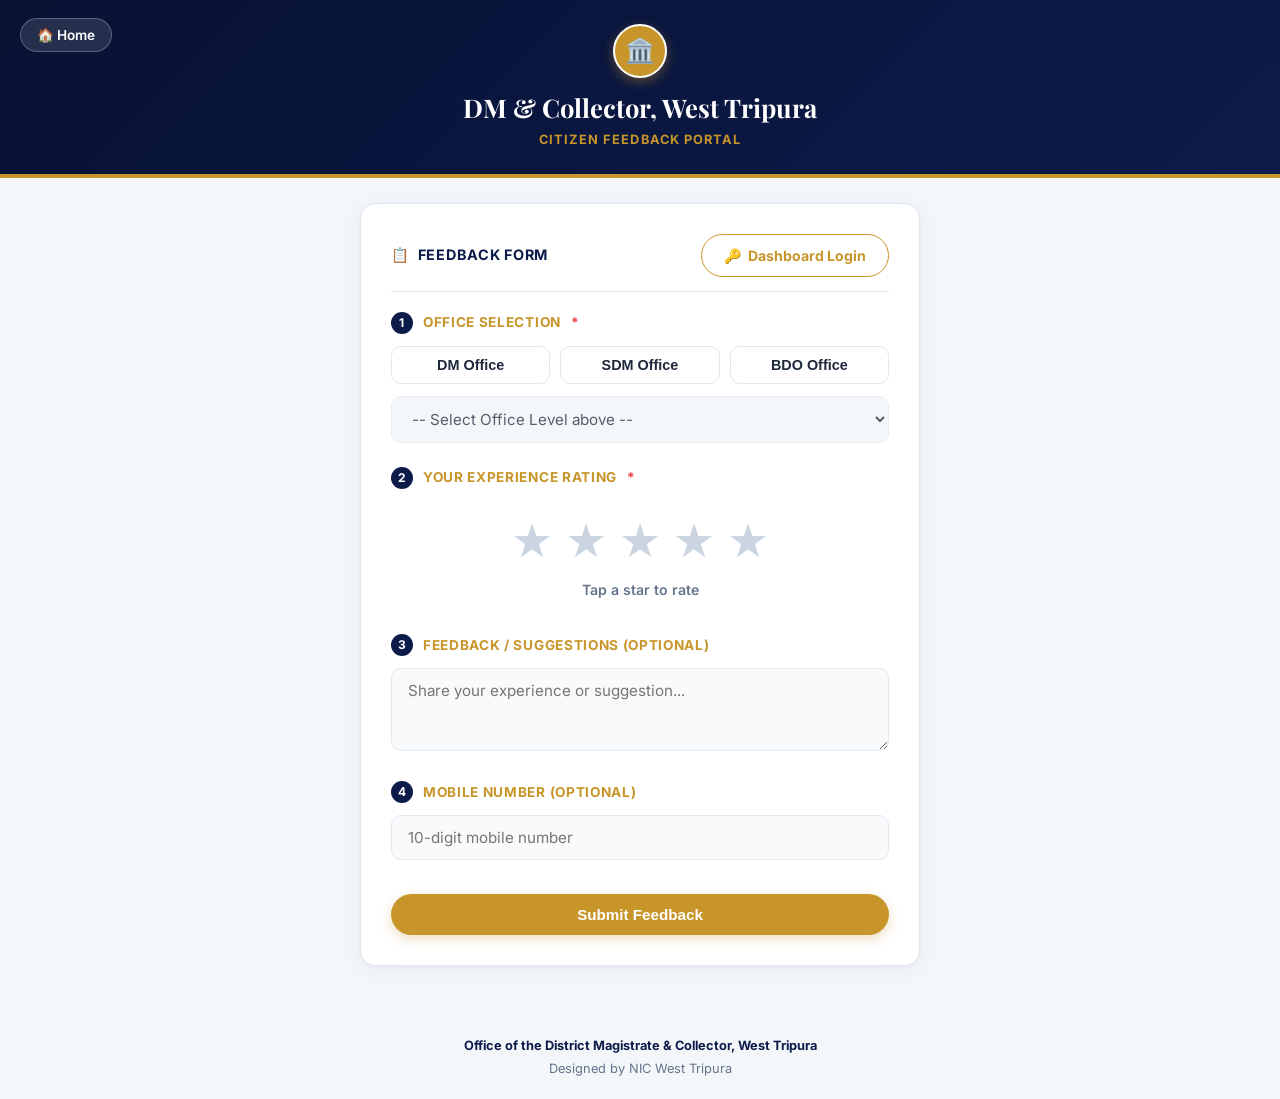
==== commit 410227f8: "feat: change UI style" ====
--- a/index.html
+++ b/index.html
@@ -10,21 +10,23 @@
 
   <!-- Header Banner -->
   <header class="header-banner">
-    <div class="emblem-wrapper">
+    <a href="index.html" class="home-nav-link">🏠 Home</a>
+    
+    <div class="emblem-icon">
       <span>🏛️</span>
     </div>
     <h1>DM & Collector, West Tripura</h1>
     <p>Citizen Feedback Portal</p>
   </header>
 
-  <!-- Main Content -->
-  <div class="main-container form-wrapper">
-    <div class="bubbly-card">
-      <div class="card-header-flex">
-        <div class="card-title-badge">
+  <!-- Main Container -->
+  <div class="main-wrapper form-wrapper">
+    <div class="card">
+      <div class="card-top-bar">
+        <div class="card-badge-title">
           <span>📋</span> FEEDBACK FORM
         </div>
-        <a href="login.html" class="btn btn-outline-gold btn-sm">
+        <a href="login.html" class="btn btn-outline-gold">
           <span>🔑</span> Dashboard Login
         </a>
       </div>
@@ -35,17 +37,17 @@
       <div id="formSection">
         
         <!-- Step 1: Office Selection -->
-        <div class="step-group">
-          <div class="step-label">
-            <span class="step-num">1</span>
+        <div class="step-item">
+          <div class="step-header">
+            <span class="step-circle">1</span>
             <span>Office Selection</span>
-            <span class="req-star">*</span>
+            <span class="required">*</span>
           </div>
           
-          <div class="pill-group">
-            <button type="button" class="pill-btn" id="pill-DM" onclick="selectOfficeType('DM')">DM Office</button>
-            <button type="button" class="pill-btn" id="pill-SDM" onclick="selectOfficeType('SDM')">SDM Office</button>
-            <button type="button" class="pill-btn" id="pill-BDO" onclick="selectOfficeType('BDO')">BDO Office</button>
+          <div class="pill-options">
+            <button type="button" class="pill-option-btn" id="pill-DM" onclick="selectOfficeType('DM')">DM Office</button>
+            <button type="button" class="pill-option-btn" id="pill-SDM" onclick="selectOfficeType('SDM')">SDM Office</button>
+            <button type="button" class="pill-option-btn" id="pill-BDO" onclick="selectOfficeType('BDO')">BDO Office</button>
           </div>
 
           <select id="officeSelect" disabled>
@@ -54,14 +56,14 @@
         </div>
 
         <!-- Step 2: Experience Rating -->
-        <div class="step-group">
-          <div class="step-label">
-            <span class="step-num">2</span>
+        <div class="step-item">
+          <div class="step-header">
+            <span class="step-circle">2</span>
             <span>Your Experience Rating</span>
-            <span class="req-star">*</span>
-          </div>
-
-          <div class="star-rating-box">
+            <span class="required">*</span>
+          </div>
+
+          <div class="stars-container">
             <div class="stars-row" id="starContainer">
               <span onclick="setRating(1)">★</span>
               <span onclick="setRating(2)">★</span>
@@ -69,39 +71,39 @@
               <span onclick="setRating(4)">★</span>
               <span onclick="setRating(5)">★</span>
             </div>
-            <div class="rating-text" id="ratingLabel">Tap a star to rate</div>
+            <div class="rating-caption" id="ratingLabel">Tap a star to rate</div>
           </div>
         </div>
 
         <!-- Step 3: Feedback Remarks -->
-        <div class="step-group">
-          <div class="step-label">
-            <span class="step-num">3</span>
+        <div class="step-item">
+          <div class="step-header">
+            <span class="step-circle">3</span>
             <span>Feedback / Suggestions (Optional)</span>
           </div>
           <textarea id="feedbackText" rows="3" placeholder="Share your experience or suggestion..."></textarea>
         </div>
 
         <!-- Step 4: Mobile Number -->
-        <div class="step-group">
-          <div class="step-label">
-            <span class="step-num">4</span>
+        <div class="step-item">
+          <div class="step-header">
+            <span class="step-circle">4</span>
             <span>Mobile Number (Optional)</span>
           </div>
           <input type="tel" id="mobile" maxlength="10" placeholder="10-digit mobile number" />
         </div>
 
-        <button type="button" id="submitBtn" onclick="submitFeedback()" class="btn" style="margin-top: 10px;">Submit Feedback</button>
+        <button type="button" id="submitBtn" onclick="submitFeedback()" class="btn btn-gold btn-full" style="margin-top: 10px;">Submit Feedback</button>
       </div>
 
       <!-- Success Screen -->
       <div id="successSection" class="hidden" style="text-align: center; padding: 25px 10px;">
-        <div style="font-size: 4rem; color: #10b981; margin-bottom: 15px;">✓</div>
-        <h2 style="font-family: var(--font-serif); color: var(--primary-navy); margin-bottom: 10px;">Feedback Submitted!</h2>
+        <div style="font-size: 3.5rem; color: #10b981; margin-bottom: 12px;">✓</div>
+        <h2 style="font-family: 'Playfair Display', serif; color: var(--navy); margin-bottom: 10px;">Feedback Submitted!</h2>
         <p style="color: var(--text-muted); font-size: 0.95rem; margin-bottom: 25px;">
-          Thank you for taking the time to share your feedback. Your submission has been securely recorded for continuous service improvement.
+          Thank you for taking the time to share your feedback. Your response has been securely recorded.
         </p>
-        <button class="btn btn-navy" onclick="resetForm()">Submit Another Feedback</button>
+        <button class="btn btn-navy" onclick="resetForm()">Submit Another Response</button>
       </div>
 
     </div>
@@ -131,7 +133,7 @@
 
     function selectOfficeType(type) {
       selectedOfficeType = type;
-      document.querySelectorAll(".pill-btn").forEach(p => p.classList.remove("active"));
+      document.querySelectorAll(".pill-option-btn").forEach(p => p.classList.remove("active"));
       document.getElementById("pill-" + type).classList.add("active");
 
       const oSelect = document.getElementById("officeSelect");
@@ -217,7 +219,7 @@
     function resetForm() {
       selectedOfficeType = "";
       selectedRating = 0;
-      document.querySelectorAll(".pill-btn").forEach(p => p.classList.remove("active"));
+      document.querySelectorAll(".pill-option-btn").forEach(p => p.classList.remove("active"));
       document.getElementById("officeSelect").innerHTML = '<option value="">-- Select Office Level above --</option>';
       document.getElementById("officeSelect").disabled = true;
       setRating(0);
--- a/style.css
+++ b/style.css
@@ -1,26 +1,23 @@
 /* ============================================================
-   DM Office West Tripura - Light & Bubbly Portal Design System
+   DM Office West Tripura - Clean Light & Bubbly UI System
    ============================================================ */
 @import url('https://fonts.googleapis.com/css2?family=Inter:wght@400;500;600;700&family=Playfair+Display:wght@600;700&display=swap');
 
 :root {
-  --primary-navy: #0b1e47;
-  --primary-navy-hover: #162a6f;
-  --accent-gold: #c8952a;
-  --accent-gold-hover: #b08120;
-  --bg-main: #f0f4f8;
+  --navy: #0d1b4b;
+  --navy-light: #162a6f;
+  --gold: #c8952a;
+  --gold-hover: #b08120;
+  --bg-page: #f4f7fa;
   --bg-card: #ffffff;
-  --text-main: #1e293b;
+  --text-dark: #1e293b;
   --text-muted: #64748b;
-  --border-light: #e2e8f0;
-  --border-focus: #c8952a;
-  --shadow-card: 0 6px 18px rgba(11, 30, 71, 0.06), 0 2px 6px rgba(0, 0, 0, 0.04);
-  --shadow-hover: 0 10px 25px rgba(11, 30, 71, 0.1);
-  --radius-lg: 18px;
-  --radius-md: 12px;
-  --radius-pill: 30px;
-  --font-sans: 'Inter', -apple-system, BlinkMacSystemFont, sans-serif;
-  --font-serif: 'Playfair Display', Georgia, serif;
+  --border-color: #e2e8f0;
+  --shadow-card: 0 4px 20px rgba(13, 27, 75, 0.06), 0 1px 3px rgba(0, 0, 0, 0.04);
+  --shadow-hover: 0 8px 25px rgba(13, 27, 75, 0.1);
+  --radius-card: 16px;
+  --radius-btn: 30px;
+  --radius-input: 10px;
 }
 
 * {
@@ -30,9 +27,9 @@
 }
 
 body {
-  font-family: var(--font-sans);
-  background-color: var(--bg-main);
-  color: var(--text-main);
+  font-family: 'Inter', -apple-system, BlinkMacSystemFont, sans-serif;
+  background-color: var(--bg-page);
+  color: var(--text-dark);
   min-height: 100vh;
   display: flex;
   flex-direction: column;
@@ -40,150 +37,177 @@
 }
 
 /* ============================================================
-   HEADER / NAVBAR (Matches Screenshots 1 & 3)
+   TOP HEADERS & NAVBAR
    ============================================================ */
 .header-banner {
-  background: linear-gradient(135deg, #081638 0%, var(--primary-navy) 100%);
-  color: white;
+  background: linear-gradient(135deg, #071233 0%, var(--navy) 100%);
+  color: #ffffff;
   padding: 24px 20px;
   text-align: center;
   position: relative;
-  border-bottom: 4px solid var(--accent-gold);
-  box-shadow: 0 4px 12px rgba(0, 0, 0, 0.15);
-}
-
-.emblem-wrapper {
-  width: 56px;
-  height: 56px;
-  background: var(--accent-gold);
+  border-bottom: 4px solid var(--gold);
+}
+
+.home-nav-link {
+  position: absolute;
+  top: 18px;
+  left: 20px;
+  color: #ffffff;
+  background: rgba(255, 255, 255, 0.12);
+  border: 1px solid rgba(255, 255, 255, 0.25);
+  padding: 6px 16px;
+  border-radius: 20px;
+  font-size: 0.85rem;
+  font-weight: 600;
+  text-decoration: none;
+  display: inline-flex;
+  align-items: center;
+  gap: 6px;
+  transition: all 0.2s;
+}
+
+.home-nav-link:hover {
+  background: rgba(200, 149, 42, 0.3);
+  border-color: var(--gold);
+  color: #ffffff;
+}
+
+.emblem-icon {
+  width: 54px;
+  height: 54px;
+  background: var(--gold);
   border-radius: 50%;
   display: flex;
   align-items: center;
   justify-content: center;
-  margin: 0 auto 12px;
-  box-shadow: 0 4px 14px rgba(200, 149, 42, 0.4);
-  border: 2px solid white;
-}
-
-.emblem-wrapper span {
-  font-size: 26px;
+  margin: 0 auto 10px;
+  border: 2px solid #ffffff;
+  box-shadow: 0 4px 12px rgba(200, 149, 42, 0.4);
+  font-size: 24px;
 }
 
 .header-banner h1 {
-  font-family: var(--font-serif);
-  font-size: 1.65rem;
-  font-weight: 700;
-  letter-spacing: -0.01em;
+  font-family: 'Playfair Display', Georgia, serif;
+  font-size: 1.6rem;
+  font-weight: 700;
   margin-bottom: 4px;
 }
 
 .header-banner p {
-  font-size: 0.85rem;
-  color: var(--accent-gold);
-  font-weight: 600;
+  font-size: 0.8rem;
+  color: var(--gold);
+  font-weight: 700;
   letter-spacing: 0.08em;
   text-transform: uppercase;
 }
 
-/* Dashboard Top Navigation Bar */
-.dash-nav {
-  background: var(--primary-navy);
-  color: white;
-  padding: 16px 30px;
+/* Dashboard Navigation Bar */
+.dash-navbar {
+  background: var(--navy);
+  color: #ffffff;
+  padding: 14px 28px;
   display: flex;
   justify-content: space-between;
   align-items: center;
-  border-bottom: 3px solid var(--accent-gold);
-  box-shadow: 0 4px 12px rgba(0, 0, 0, 0.1);
-}
-
-.dash-nav-title {
-  font-family: var(--font-serif);
-  font-size: 1.4rem;
-  font-weight: 700;
-}
-
-.dash-nav-subtitle {
-  font-size: 0.8rem;
-  color: var(--accent-gold);
+  border-bottom: 4px solid var(--gold);
+  flex-wrap: wrap;
+  gap: 15px;
+}
+
+.dash-brand {
+  display: flex;
+  align-items: center;
+  gap: 14px;
+}
+
+.dash-title {
+  font-family: 'Playfair Display', Georgia, serif;
+  font-size: 1.35rem;
+  font-weight: 700;
+}
+
+.dash-subtitle {
+  font-size: 0.78rem;
+  color: var(--gold);
   font-weight: 600;
 }
 
-.dash-nav-actions {
-  display: flex;
-  align-items: center;
-  gap: 12px;
+.dash-actions {
+  display: flex;
+  align-items: center;
+  gap: 10px;
+  flex-wrap: wrap;
 }
 
 /* ============================================================
    CONTAINERS & CARDS
    ============================================================ */
-.main-container {
+.main-wrapper {
   flex: 1;
   width: 100%;
   max-width: 1080px;
-  margin: 30px auto;
+  margin: 25px auto;
   padding: 0 20px;
 }
 
 .form-wrapper {
-  max-width: 620px;
+  max-width: 600px;
   margin: 25px auto;
 }
 
-.bubbly-card {
+.card {
   background: var(--bg-card);
-  border-radius: var(--radius-lg);
+  border-radius: var(--radius-card);
   box-shadow: var(--shadow-card);
   padding: 30px;
-  border: 1px solid rgba(226, 232, 240, 0.8);
-  transition: transform 0.2s, box-shadow 0.2s;
-}
-
-.card-header-flex {
+  border: 1px solid var(--border-color);
+  margin-bottom: 25px;
+}
+
+.card-top-bar {
   display: flex;
   justify-content: space-between;
   align-items: center;
-  margin-bottom: 24px;
-  padding-bottom: 16px;
-  border-bottom: 1px solid var(--border-light);
-}
-
-.card-title-badge {
-  font-size: 0.95rem;
+  margin-bottom: 20px;
+  padding-bottom: 14px;
+  border-bottom: 1px solid var(--border-color);
+}
+
+.card-badge-title {
+  font-size: 0.9rem;
   font-weight: 700;
   text-transform: uppercase;
   letter-spacing: 0.05em;
-  color: var(--primary-navy);
+  color: var(--navy);
   display: flex;
   align-items: center;
   gap: 8px;
 }
 
 /* ============================================================
-   STEP BADGES & FORM GROUPS
+   FORM CONTROLS & STEP BADGES
    ============================================================ */
-.step-group {
-  margin-bottom: 26px;
-}
-
-.step-label {
+.step-item {
+  margin-bottom: 24px;
+}
+
+.step-header {
   display: flex;
   align-items: center;
   gap: 10px;
-  font-size: 0.88rem;
+  font-size: 0.85rem;
   font-weight: 700;
   text-transform: uppercase;
   letter-spacing: 0.05em;
-  color: var(--accent-gold);
+  color: var(--gold);
   margin-bottom: 12px;
 }
 
-.step-num {
-  width: 24px;
-  height: 24px;
-  background: var(--primary-navy);
-  color: white;
+.step-circle {
+  width: 22px;
+  height: 22px;
+  background: var(--navy);
+  color: #ffffff;
   border-radius: 50%;
   display: flex;
   align-items: center;
@@ -192,79 +216,51 @@
   font-weight: 700;
 }
 
-.req-star {
+.required {
   color: #ef4444;
 }
 
-/* ============================================================
-   PILL BUTTONS & SELECTS
-   ============================================================ */
-.pill-group {
+/* Pill Selectors */
+.pill-options {
   display: flex;
   gap: 10px;
-  margin-bottom: 14px;
-}
-
-.pill-btn {
+  margin-bottom: 12px;
+}
+
+.pill-option-btn {
   flex: 1;
-  padding: 12px 16px;
+  padding: 10px 14px;
   background: #ffffff;
-  border: 1.5px solid var(--border-light);
-  border-radius: var(--radius-md);
-  color: var(--text-main);
+  border: 1.5px solid var(--border-color);
+  border-radius: var(--radius-input);
+  color: var(--text-dark);
   font-weight: 600;
-  font-size: 0.92rem;
+  font-size: 0.9rem;
   cursor: pointer;
   text-align: center;
   transition: all 0.2s ease;
-  box-shadow: 0 2px 4px rgba(0, 0, 0, 0.02);
-}
-
-.pill-btn:hover {
-  border-color: var(--primary-navy);
-  color: var(--primary-navy);
-  background: #f8fafc;
-}
-
-.pill-btn.active {
-  background: var(--primary-navy);
-  color: #ffffff;
-  border-color: var(--primary-navy);
-  box-shadow: 0 4px 10px rgba(11, 30, 71, 0.2);
-}
-
-/* Rounded Filter Pills for Dashboard */
-.filter-pills {
-  display: flex;
-  gap: 8px;
-  margin-bottom: 16px;
-}
-
-.dash-pill {
-  padding: 8px 20px;
-  background: #ffffff;
-  border: 1px solid var(--border-light);
-  border-radius: var(--radius-pill);
-  font-size: 0.85rem;
-  font-weight: 600;
-  color: var(--text-muted);
-  cursor: pointer;
-  transition: all 0.2s;
-}
-
-.dash-pill:hover, .dash-pill.active {
-  background: var(--primary-navy);
-  color: white;
-  border-color: var(--primary-navy);
-}
-
+}
+
+.pill-option-btn:hover {
+  border-color: var(--navy);
+  color: var(--navy);
+}
+
+.pill-option-btn.active {
+  background: var(--navy);
+  color: #ffffff;
+  border-color: var(--navy);
+  box-shadow: 0 4px 10px rgba(13, 27, 75, 0.15);
+}
+
+/* Form Inputs */
 select, input[type="text"], input[type="email"], input[type="password"], input[type="tel"], textarea {
   width: 100%;
   padding: 12px 16px;
   background: #f8fafc;
-  border: 1.5px solid var(--border-light);
-  border-radius: var(--radius-md);
-  color: var(--text-main);
+  border: 1.5px solid var(--border-color);
+  border-radius: var(--radius-input);
+  color: var(--text-dark);
   font-size: 0.95rem;
   font-family: inherit;
   transition: all 0.2s ease;
@@ -272,7 +268,7 @@
 
 select:focus, input:focus, textarea:focus {
   outline: none;
-  border-color: var(--border-focus);
+  border-color: var(--gold);
   background: #ffffff;
   box-shadow: 0 0 0 3px rgba(200, 149, 42, 0.15);
 }
@@ -280,28 +276,26 @@
 select:disabled {
   background: #f1f5f9;
   cursor: not-allowed;
-  opacity: 0.7;
-}
-
-/* ============================================================
-   STAR RATING SYSTEM
-   ============================================================ */
-.star-rating-box {
+  opacity: 0.75;
+}
+
+/* Star Rating System */
+.stars-container {
   text-align: center;
-  padding: 15px 0;
+  padding: 10px 0;
 }
 
 .stars-row {
   display: flex;
   justify-content: center;
   gap: 12px;
-  font-size: 2.5rem;
+  font-size: 2.6rem;
   cursor: pointer;
   user-select: none;
 }
 
 .stars-row span {
-  color: #d1d5db;
+  color: #cbd5e1;
   transition: color 0.15s, transform 0.15s;
 }
 
@@ -310,143 +304,177 @@
   transform: scale(1.15);
 }
 
-.rating-text {
-  font-size: 0.9rem;
+.rating-caption {
+  font-size: 0.88rem;
   font-weight: 600;
   color: var(--text-muted);
-  margin-top: 8px;
-  min-height: 22px;
+  margin-top: 6px;
+  min-height: 20px;
 }
 
 /* ============================================================
-   BUTTONS
+   BUTTON SYSTEM (Scoped widths to prevent full-width overflow)
    ============================================================ */
 .btn {
   display: inline-flex;
   align-items: center;
   justify-content: center;
-  gap: 8px;
+  gap: 6px;
+  padding: 10px 22px;
+  border-radius: var(--radius-btn);
+  font-size: 0.88rem;
+  font-weight: 700;
+  cursor: pointer;
+  text-decoration: none;
+  border: none;
+  transition: all 0.2s ease;
+  white-space: nowrap;
+}
+
+.btn-full {
   width: 100%;
   padding: 12px 24px;
-  background: var(--accent-gold);
-  color: #ffffff;
-  border: none;
-  border-radius: var(--radius-pill);
   font-size: 0.95rem;
-  font-weight: 700;
-  cursor: pointer;
-  transition: all 0.2s ease;
+}
+
+.btn-gold {
+  background: var(--gold);
+  color: #ffffff;
   box-shadow: 0 4px 12px rgba(200, 149, 42, 0.3);
-  text-decoration: none;
-}
-
-.btn:hover {
-  background: var(--accent-gold-hover);
+}
+
+.btn-gold:hover {
+  background: var(--gold-hover);
   box-shadow: 0 6px 16px rgba(200, 149, 42, 0.4);
-  transform: translateY(-1px);
-}
-
-.btn:active {
-  transform: translateY(0);
 }
 
 .btn-navy {
-  background: var(--primary-navy);
-  box-shadow: 0 4px 12px rgba(11, 30, 71, 0.2);
+  background: var(--navy);
+  color: #ffffff;
+  box-shadow: 0 4px 12px rgba(13, 27, 75, 0.2);
 }
 
 .btn-navy:hover {
-  background: var(--primary-navy-hover);
+  background: var(--navy-light);
 }
 
 .btn-outline-gold {
   background: transparent;
-  border: 1.5px solid var(--accent-gold);
-  color: var(--accent-gold);
-  box-shadow: none;
+  border: 1.5px solid var(--gold);
+  color: var(--gold);
 }
 
 .btn-outline-gold:hover {
   background: rgba(200, 149, 42, 0.1);
-  color: var(--accent-gold);
-}
-
-.btn-sm {
-  width: auto;
-  padding: 8px 18px;
-  font-size: 0.85rem;
+}
+
+.btn-outline-white {
+  background: rgba(255, 255, 255, 0.1);
+  border: 1px solid rgba(255, 255, 255, 0.3);
+  color: #ffffff;
+}
+
+.btn-outline-white:hover {
+  background: rgba(255, 255, 255, 0.2);
 }
 
 /* ============================================================
    DASHBOARD STAT CARDS & GRID
    ============================================================ */
-.dashboard-title-row {
-  margin: 25px 0 15px;
-}
-
-.section-heading {
-  font-family: var(--font-serif);
-  font-size: 1.35rem;
-  color: var(--primary-navy);
+.filter-bar {
+  display: flex;
+  align-items: center;
+  gap: 15px;
+  flex-wrap: wrap;
+  margin-bottom: 25px;
+}
+
+.level-pills {
+  display: flex;
+  gap: 8px;
+}
+
+.dash-pill-btn {
+  padding: 8px 18px;
+  background: #ffffff;
+  border: 1px solid var(--border-color);
+  border-radius: 20px;
+  font-size: 0.85rem;
+  font-weight: 600;
+  color: var(--text-muted);
+  cursor: pointer;
+  transition: all 0.2s;
+}
+
+.dash-pill-btn:hover, .dash-pill-btn.active {
+  background: var(--navy);
+  color: #ffffff;
+  border-color: var(--navy);
+}
+
+.section-title {
+  font-family: 'Playfair Display', Georgia, serif;
+  font-size: 1.3rem;
+  color: var(--navy);
   font-weight: 700;
   position: relative;
   display: inline-block;
-  margin-bottom: 20px;
-}
-
-.section-heading::after {
+  margin-bottom: 18px;
+}
+
+.section-title::after {
   content: '';
   position: absolute;
   left: 0;
-  bottom: -6px;
-  width: 60%;
+  bottom: -5px;
+  width: 50%;
   height: 3px;
-  background: var(--accent-gold);
+  background: var(--gold);
   border-radius: 2px;
 }
 
-.cumulative-grid {
+.cumulative-summary-grid {
   display: grid;
   grid-template-columns: 1fr 1fr;
   gap: 20px;
   margin-bottom: 30px;
 }
 
-@media (max-width: 640px) {
-  .cumulative-grid { grid-template-columns: 1fr; }
-}
-
-.stat-card-bubbly {
+@media (max-width: 600px) {
+  .cumulative-summary-grid { grid-template-columns: 1fr; }
+}
+
+.stat-box {
   background: var(--bg-card);
-  border-radius: var(--radius-lg);
-  padding: 24px;
+  border-radius: var(--radius-card);
+  padding: 22px 24px;
   box-shadow: var(--shadow-card);
-  border: 1px solid var(--border-light);
+  border: 1px solid var(--border-color);
   position: relative;
   overflow: hidden;
 }
 
-.stat-card-bubbly.blue-accent::before {
+.stat-box.accent-blue::before {
   content: '';
   position: absolute;
   top: 0;
   left: 0;
   right: 0;
   height: 4px;
-  background: var(--primary-navy);
-}
-
-.stat-card-bubbly.gold-accent::before {
+  background: var(--navy);
+}
+
+.stat-box.accent-gold::before {
   content: '';
   position: absolute;
   top: 0;
   left: 0;
   right: 0;
   height: 4px;
-  background: var(--accent-gold);
-}
-
-.stat-card-bubbly .stat-label {
+  background: var(--gold);
+}
+
+.stat-title {
   font-size: 0.78rem;
   font-weight: 700;
   color: var(--text-muted);
@@ -454,134 +482,128 @@
   letter-spacing: 0.06em;
 }
 
-.stat-card-bubbly .stat-value {
+.stat-number {
   font-size: 2.2rem;
   font-weight: 700;
-  color: var(--primary-navy);
-  margin: 6px 0 4px;
-}
-
-.stat-card-bubbly .stat-sub {
-  font-size: 0.82rem;
+  color: var(--navy);
+  margin: 6px 0 2px;
+}
+
+.stat-subtext {
+  font-size: 0.8rem;
   color: var(--text-muted);
 }
 
 /* Office Summary Cards Grid */
-.office-cards-grid {
+.office-summary-grid {
   display: grid;
-  grid-template-columns: repeat(auto-fill, minmax(280px, 1fr));
+  grid-template-columns: repeat(auto-fill, minmax(270px, 1fr));
   gap: 18px;
   margin-bottom: 35px;
 }
 
-.office-card-bubbly {
+.office-stat-card {
   background: var(--bg-card);
-  border-radius: var(--radius-md);
+  border-radius: 12px;
   padding: 18px 20px;
   box-shadow: var(--shadow-card);
-  border: 1px solid var(--border-light);
+  border: 1px solid var(--border-color);
   display: flex;
   flex-direction: column;
   justify-content: space-between;
-  position: relative;
-}
-
-.office-card-title {
+}
+
+.office-card-header {
   font-size: 0.95rem;
   font-weight: 700;
-  color: var(--primary-navy);
-  margin-bottom: 8px;
-  display: flex;
-  align-items: center;
-  justify-content: space-between;
-}
-
-.office-card-score {
+  color: var(--navy);
+  margin-bottom: 6px;
+}
+
+.office-score-row {
   display: flex;
   align-items: baseline;
   justify-content: space-between;
   margin-top: 4px;
 }
 
-.score-num {
+.score-text {
   font-size: 1.5rem;
   font-weight: 700;
-  color: var(--primary-navy);
-}
-
-.score-num span {
-  font-size: 0.9rem;
+  color: var(--navy);
+}
+
+.score-text span {
+  font-size: 0.88rem;
   color: var(--text-muted);
   font-weight: 500;
 }
 
-.score-responses {
+.response-count {
   font-size: 0.8rem;
   color: var(--text-muted);
 }
 
-.office-card-stars {
+.star-rating-display {
   color: #fbbf24;
   font-size: 0.9rem;
   margin-top: 4px;
 }
 
-.office-card-bar {
+.card-bottom-bar {
   height: 4px;
-  background: var(--primary-navy);
+  background: var(--navy);
   border-radius: 2px;
   margin-top: 14px;
   width: 100%;
 }
 
-/* Table Card */
-.table-card {
+/* Table */
+.data-table-container {
   background: var(--bg-card);
-  border-radius: var(--radius-lg);
+  border-radius: var(--radius-card);
   box-shadow: var(--shadow-card);
-  padding: 24px;
-  border: 1px solid var(--border-light);
-  overflow: hidden;
-}
-
-.table-bubbly {
+  padding: 20px;
+  border: 1px solid var(--border-color);
+  overflow-x: auto;
+}
+
+.data-table {
   width: 100%;
   border-collapse: collapse;
   text-align: left;
 }
 
-.table-bubbly th {
-  padding: 14px 18px;
+.data-table th {
+  padding: 12px 16px;
   font-size: 0.78rem;
   font-weight: 700;
   text-transform: uppercase;
   letter-spacing: 0.05em;
   color: var(--text-muted);
-  border-bottom: 1.5px solid var(--border-light);
+  border-bottom: 1.5px solid var(--border-color);
   background: #f8fafc;
 }
 
-.table-bubbly td {
-  padding: 14px 18px;
+.data-table td {
+  padding: 12px 16px;
   font-size: 0.9rem;
-  color: var(--text-main);
-  border-bottom: 1px solid var(--border-light);
-}
-
-.table-bubbly tr:last-child td {
+  color: var(--text-dark);
+  border-bottom: 1px solid var(--border-color);
+}
+
+.data-table tr:last-child td {
   border-bottom: none;
 }
 
-.table-bubbly tr:hover {
+.data-table tr:hover {
   background: #f8fafc;
 }
 
-/* ============================================================
-   ALERTS & FOOTER
-   ============================================================ */
+/* Alerts & Footer */
 .alert {
   padding: 12px 16px;
-  border-radius: var(--radius-md);
+  border-radius: var(--radius-input);
   font-size: 0.88rem;
   margin-bottom: 20px;
   display: none;
@@ -603,14 +625,14 @@
 
 .footer {
   text-align: center;
-  padding: 24px 20px;
+  padding: 20px;
   font-size: 0.8rem;
   color: var(--text-muted);
   margin-top: auto;
 }
 
 .footer strong {
-  color: var(--primary-navy);
+  color: var(--navy);
 }
 
 .hidden {
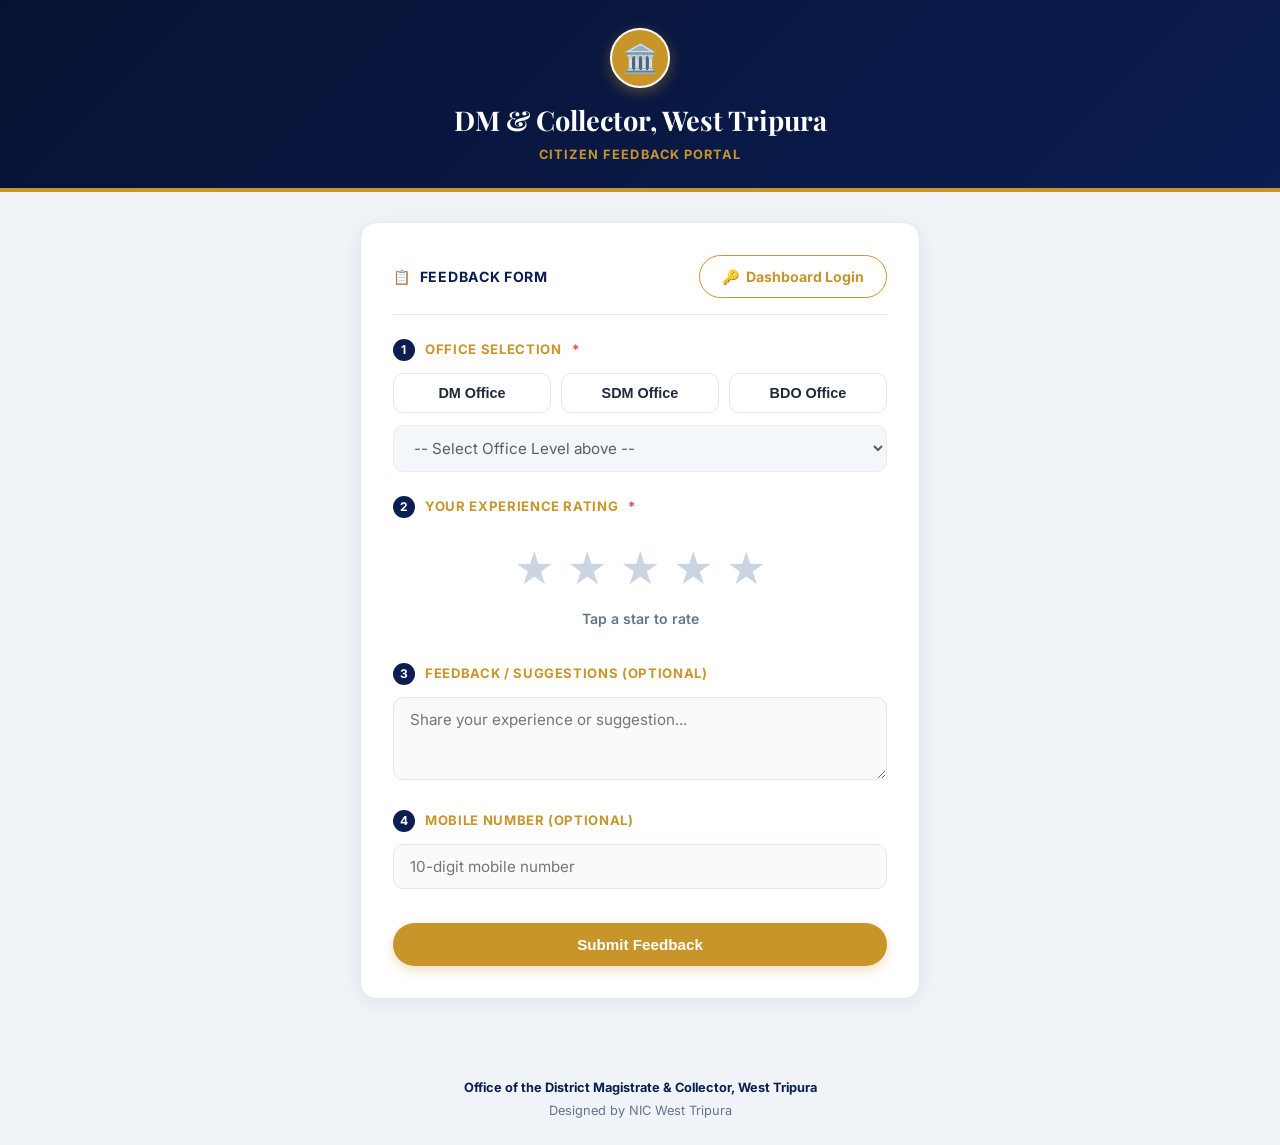
==== commit 20ff1cf0: "feat: change UI style" ====
--- a/index.html
+++ b/index.html
@@ -10,11 +10,9 @@
 
   <!-- Header Banner -->
   <header class="header-banner">
-    <a href="index.html" class="home-nav-link">🏠 Home</a>
-    
-    <div class="emblem-icon">
+    <a href="index.html" class="emblem-link" title="Home - Citizen Feedback Portal">
       <span>🏛️</span>
-    </div>
+    </a>
     <h1>DM & Collector, West Tripura</h1>
     <p>Citizen Feedback Portal</p>
   </header>
@@ -99,7 +97,7 @@
       <!-- Success Screen -->
       <div id="successSection" class="hidden" style="text-align: center; padding: 25px 10px;">
         <div style="font-size: 3.5rem; color: #10b981; margin-bottom: 12px;">✓</div>
-        <h2 style="font-family: 'Playfair Display', serif; color: var(--navy); margin-bottom: 10px;">Feedback Submitted!</h2>
+        <h2 style="font-family: 'Playfair Display', serif; color: var(--primary-navy); margin-bottom: 10px;">Feedback Submitted!</h2>
         <p style="color: var(--text-muted); font-size: 0.95rem; margin-bottom: 25px;">
           Thank you for taking the time to share your feedback. Your response has been securely recorded.
         </p>
--- a/style.css
+++ b/style.css
@@ -1,23 +1,25 @@
 /* ============================================================
-   DM Office West Tripura - Clean Light & Bubbly UI System
+   DM Office West Tripura - Premium Light Portal Design System
    ============================================================ */
 @import url('https://fonts.googleapis.com/css2?family=Inter:wght@400;500;600;700&family=Playfair+Display:wght@600;700&display=swap');
 
 :root {
-  --navy: #0d1b4b;
-  --navy-light: #162a6f;
-  --gold: #c8952a;
-  --gold-hover: #b08120;
-  --bg-page: #f4f7fa;
+  --primary-navy: #0b1d51;
+  --primary-navy-dark: #071233;
+  --accent-gold: #c8952a;
+  --accent-gold-hover: #b08120;
+  --bg-page: #f0f4f8;
   --bg-card: #ffffff;
   --text-dark: #1e293b;
   --text-muted: #64748b;
-  --border-color: #e2e8f0;
-  --shadow-card: 0 4px 20px rgba(13, 27, 75, 0.06), 0 1px 3px rgba(0, 0, 0, 0.04);
-  --shadow-hover: 0 8px 25px rgba(13, 27, 75, 0.1);
+  --border-light: #e2e8f0;
+  --shadow-card: 0 4px 20px rgba(11, 29, 81, 0.07);
+  --shadow-hover: 0 8px 25px rgba(11, 29, 81, 0.12);
   --radius-card: 16px;
-  --radius-btn: 30px;
+  --radius-pill: 30px;
   --radius-input: 10px;
+  --font-sans: 'Inter', -apple-system, BlinkMacSystemFont, sans-serif;
+  --font-serif: 'Playfair Display', Georgia, serif;
 }
 
 * {
@@ -27,7 +29,7 @@
 }
 
 body {
-  font-family: 'Inter', -apple-system, BlinkMacSystemFont, sans-serif;
+  font-family: var(--font-sans);
   background-color: var(--bg-page);
   color: var(--text-dark);
   min-height: 100vh;
@@ -37,98 +39,105 @@
 }
 
 /* ============================================================
-   TOP HEADERS & NAVBAR
+   HEADER BANNERS & NAVBARS
    ============================================================ */
 .header-banner {
-  background: linear-gradient(135deg, #071233 0%, var(--navy) 100%);
-  color: #ffffff;
-  padding: 24px 20px;
+  background: linear-gradient(135deg, var(--primary-navy-dark) 0%, var(--primary-navy) 100%);
+  color: #ffffff;
+  padding: 28px 20px 24px;
   text-align: center;
   position: relative;
-  border-bottom: 4px solid var(--gold);
-}
-
-.home-nav-link {
-  position: absolute;
-  top: 18px;
-  left: 20px;
-  color: #ffffff;
-  background: rgba(255, 255, 255, 0.12);
-  border: 1px solid rgba(255, 255, 255, 0.25);
-  padding: 6px 16px;
-  border-radius: 20px;
-  font-size: 0.85rem;
-  font-weight: 600;
+  border-bottom: 4px solid var(--accent-gold);
+}
+
+.emblem-link {
+  display: inline-flex;
+  align-items: center;
+  justify-content: center;
+  width: 60px;
+  height: 60px;
+  background: var(--accent-gold);
+  border-radius: 50%;
+  margin: 0 auto 12px;
+  border: 2px solid #ffffff;
+  box-shadow: 0 4px 14px rgba(200, 149, 42, 0.4);
   text-decoration: none;
-  display: inline-flex;
-  align-items: center;
-  gap: 6px;
-  transition: all 0.2s;
-}
-
-.home-nav-link:hover {
-  background: rgba(200, 149, 42, 0.3);
-  border-color: var(--gold);
-  color: #ffffff;
-}
-
-.emblem-icon {
-  width: 54px;
-  height: 54px;
-  background: var(--gold);
-  border-radius: 50%;
-  display: flex;
-  align-items: center;
-  justify-content: center;
-  margin: 0 auto 10px;
-  border: 2px solid #ffffff;
-  box-shadow: 0 4px 12px rgba(200, 149, 42, 0.4);
-  font-size: 24px;
+  transition: transform 0.2s, box-shadow 0.2s;
+  cursor: pointer;
+}
+
+.emblem-link:hover {
+  transform: scale(1.06);
+  box-shadow: 0 6px 18px rgba(200, 149, 42, 0.6);
+}
+
+.emblem-link span {
+  font-size: 28px;
 }
 
 .header-banner h1 {
-  font-family: 'Playfair Display', Georgia, serif;
-  font-size: 1.6rem;
+  font-family: var(--font-serif);
+  font-size: 1.7rem;
   font-weight: 700;
   margin-bottom: 4px;
+  color: #ffffff;
 }
 
 .header-banner p {
   font-size: 0.8rem;
-  color: var(--gold);
+  color: var(--accent-gold);
   font-weight: 700;
   letter-spacing: 0.08em;
   text-transform: uppercase;
 }
 
-/* Dashboard Navigation Bar */
+/* Dashboard Top Navigation */
 .dash-navbar {
-  background: var(--navy);
-  color: #ffffff;
-  padding: 14px 28px;
+  background: var(--primary-navy);
+  color: #ffffff;
+  padding: 16px 30px;
   display: flex;
   justify-content: space-between;
   align-items: center;
-  border-bottom: 4px solid var(--gold);
-  flex-wrap: wrap;
-  gap: 15px;
-}
-
-.dash-brand {
-  display: flex;
-  align-items: center;
-  gap: 14px;
+  border-bottom: 4px solid var(--accent-gold);
+  box-shadow: 0 4px 12px rgba(0, 0, 0, 0.1);
+}
+
+.dash-brand-link {
+  display: flex;
+  align-items: center;
+  gap: 12px;
+  text-decoration: none;
+  color: #ffffff;
+  transition: opacity 0.2s;
+}
+
+.dash-brand-link:hover {
+  opacity: 0.9;
+}
+
+.dash-brand-icon {
+  width: 40px;
+  height: 40px;
+  background: var(--accent-gold);
+  border-radius: 50%;
+  display: flex;
+  align-items: center;
+  justify-content: center;
+  font-size: 20px;
+  border: 1.5px solid #ffffff;
 }
 
 .dash-title {
-  font-family: 'Playfair Display', Georgia, serif;
+  font-family: var(--font-serif);
   font-size: 1.35rem;
   font-weight: 700;
+  color: #ffffff;
 }
 
 .dash-subtitle {
   font-size: 0.78rem;
-  color: var(--gold);
+  color: var(--accent-gold);
   font-weight: 600;
 }
 
@@ -136,7 +145,6 @@
   display: flex;
   align-items: center;
   gap: 10px;
-  flex-wrap: wrap;
 }
 
 /* ============================================================
@@ -146,21 +154,21 @@
   flex: 1;
   width: 100%;
   max-width: 1080px;
-  margin: 25px auto;
+  margin: 30px auto;
   padding: 0 20px;
 }
 
 .form-wrapper {
   max-width: 600px;
-  margin: 25px auto;
+  margin: 30px auto;
 }
 
 .card {
   background: var(--bg-card);
   border-radius: var(--radius-card);
   box-shadow: var(--shadow-card);
-  padding: 30px;
-  border: 1px solid var(--border-color);
+  padding: 32px;
+  border: 1px solid var(--border-light);
   margin-bottom: 25px;
 }
 
@@ -168,17 +176,17 @@
   display: flex;
   justify-content: space-between;
   align-items: center;
-  margin-bottom: 20px;
-  padding-bottom: 14px;
-  border-bottom: 1px solid var(--border-color);
+  margin-bottom: 24px;
+  padding-bottom: 16px;
+  border-bottom: 1px solid var(--border-light);
 }
 
 .card-badge-title {
-  font-size: 0.9rem;
+  font-size: 0.88rem;
   font-weight: 700;
   text-transform: uppercase;
   letter-spacing: 0.05em;
-  color: var(--navy);
+  color: var(--primary-navy);
   display: flex;
   align-items: center;
   gap: 8px;
@@ -195,18 +203,18 @@
   display: flex;
   align-items: center;
   gap: 10px;
-  font-size: 0.85rem;
+  font-size: 0.82rem;
   font-weight: 700;
   text-transform: uppercase;
   letter-spacing: 0.05em;
-  color: var(--gold);
+  color: var(--accent-gold);
   margin-bottom: 12px;
 }
 
 .step-circle {
   width: 22px;
   height: 22px;
-  background: var(--navy);
+  background: var(--primary-navy);
   color: #ffffff;
   border-radius: 50%;
   display: flex;
@@ -220,7 +228,6 @@
   color: #ef4444;
 }
 
-/* Pill Selectors */
 .pill-options {
   display: flex;
   gap: 10px;
@@ -229,9 +236,9 @@
 
 .pill-option-btn {
   flex: 1;
-  padding: 10px 14px;
+  padding: 11px 14px;
   background: #ffffff;
-  border: 1.5px solid var(--border-color);
+  border: 1.5px solid var(--border-light);
   border-radius: var(--radius-input);
   color: var(--text-dark);
   font-weight: 600;
@@ -242,23 +249,22 @@
 }
 
 .pill-option-btn:hover {
-  border-color: var(--navy);
-  color: var(--navy);
+  border-color: var(--primary-navy);
+  color: var(--primary-navy);
 }
 
 .pill-option-btn.active {
-  background: var(--navy);
-  color: #ffffff;
-  border-color: var(--navy);
-  box-shadow: 0 4px 10px rgba(13, 27, 75, 0.15);
-}
-
-/* Form Inputs */
+  background: var(--primary-navy);
+  color: #ffffff;
+  border-color: var(--primary-navy);
+  box-shadow: 0 4px 10px rgba(11, 29, 81, 0.15);
+}
+
 select, input[type="text"], input[type="email"], input[type="password"], input[type="tel"], textarea {
   width: 100%;
   padding: 12px 16px;
   background: #f8fafc;
-  border: 1.5px solid var(--border-color);
+  border: 1.5px solid var(--border-light);
   border-radius: var(--radius-input);
   color: var(--text-dark);
   font-size: 0.95rem;
@@ -268,7 +274,7 @@
 
 select:focus, input:focus, textarea:focus {
   outline: none;
-  border-color: var(--gold);
+  border-color: var(--accent-gold);
   background: #ffffff;
   box-shadow: 0 0 0 3px rgba(200, 149, 42, 0.15);
 }
@@ -279,7 +285,9 @@
   opacity: 0.75;
 }
 
-/* Star Rating System */
+/* ============================================================
+   STAR RATING SYSTEM
+   ============================================================ */
 .stars-container {
   text-align: center;
   padding: 10px 0;
@@ -289,7 +297,7 @@
   display: flex;
   justify-content: center;
   gap: 12px;
-  font-size: 2.6rem;
+  font-size: 2.5rem;
   cursor: pointer;
   user-select: none;
 }
@@ -308,12 +316,12 @@
   font-size: 0.88rem;
   font-weight: 600;
   color: var(--text-muted);
-  margin-top: 6px;
+  margin-top: 8px;
   min-height: 20px;
 }
 
 /* ============================================================
-   BUTTON SYSTEM (Scoped widths to prevent full-width overflow)
+   BUTTON SYSTEM
    ============================================================ */
 .btn {
   display: inline-flex;
@@ -321,7 +329,7 @@
   justify-content: center;
   gap: 6px;
   padding: 10px 22px;
-  border-radius: var(--radius-btn);
+  border-radius: var(--radius-pill);
   font-size: 0.88rem;
   font-weight: 700;
   cursor: pointer;
@@ -333,35 +341,35 @@
 
 .btn-full {
   width: 100%;
-  padding: 12px 24px;
+  padding: 13px 24px;
   font-size: 0.95rem;
 }
 
 .btn-gold {
-  background: var(--gold);
+  background: var(--accent-gold);
   color: #ffffff;
   box-shadow: 0 4px 12px rgba(200, 149, 42, 0.3);
 }
 
 .btn-gold:hover {
-  background: var(--gold-hover);
+  background: var(--accent-gold-hover);
   box-shadow: 0 6px 16px rgba(200, 149, 42, 0.4);
 }
 
 .btn-navy {
-  background: var(--navy);
-  color: #ffffff;
-  box-shadow: 0 4px 12px rgba(13, 27, 75, 0.2);
+  background: var(--primary-navy);
+  color: #ffffff;
+  box-shadow: 0 4px 12px rgba(11, 29, 81, 0.2);
 }
 
 .btn-navy:hover {
-  background: var(--navy-light);
+  background: #162a6f;
 }
 
 .btn-outline-gold {
   background: transparent;
-  border: 1.5px solid var(--gold);
-  color: var(--gold);
+  border: 1.5px solid var(--accent-gold);
+  color: var(--accent-gold);
 }
 
 .btn-outline-gold:hover {
@@ -369,17 +377,22 @@
 }
 
 .btn-outline-white {
-  background: rgba(255, 255, 255, 0.1);
+  background: rgba(255, 255, 255, 0.12);
   border: 1px solid rgba(255, 255, 255, 0.3);
   color: #ffffff;
 }
 
 .btn-outline-white:hover {
-  background: rgba(255, 255, 255, 0.2);
+  background: rgba(255, 255, 255, 0.25);
+}
+
+.btn-sm {
+  padding: 7px 16px;
+  font-size: 0.82rem;
 }
 
 /* ============================================================
-   DASHBOARD STAT CARDS & GRID
+   DASHBOARD FILTER BAR & GRID
    ============================================================ */
 .filter-bar {
   display: flex;
@@ -397,7 +410,7 @@
 .dash-pill-btn {
   padding: 8px 18px;
   background: #ffffff;
-  border: 1px solid var(--border-color);
+  border: 1px solid var(--border-light);
   border-radius: 20px;
   font-size: 0.85rem;
   font-weight: 600;
@@ -407,15 +420,15 @@
 }
 
 .dash-pill-btn:hover, .dash-pill-btn.active {
-  background: var(--navy);
-  color: #ffffff;
-  border-color: var(--navy);
+  background: var(--primary-navy);
+  color: #ffffff;
+  border-color: var(--primary-navy);
 }
 
 .section-title {
-  font-family: 'Playfair Display', Georgia, serif;
-  font-size: 1.3rem;
-  color: var(--navy);
+  font-family: var(--font-serif);
+  font-size: 1.35rem;
+  color: var(--primary-navy);
   font-weight: 700;
   position: relative;
   display: inline-block;
@@ -429,7 +442,7 @@
   bottom: -5px;
   width: 50%;
   height: 3px;
-  background: var(--gold);
+  background: var(--accent-gold);
   border-radius: 2px;
 }
 
@@ -449,7 +462,7 @@
   border-radius: var(--radius-card);
   padding: 22px 24px;
   box-shadow: var(--shadow-card);
-  border: 1px solid var(--border-color);
+  border: 1px solid var(--border-light);
   position: relative;
   overflow: hidden;
 }
@@ -461,7 +474,7 @@
   left: 0;
   right: 0;
   height: 4px;
-  background: var(--navy);
+  background: var(--primary-navy);
 }
 
 .stat-box.accent-gold::before {
@@ -471,7 +484,7 @@
   left: 0;
   right: 0;
   height: 4px;
-  background: var(--gold);
+  background: var(--accent-gold);
 }
 
 .stat-title {
@@ -485,7 +498,7 @@
 .stat-number {
   font-size: 2.2rem;
   font-weight: 700;
-  color: var(--navy);
+  color: var(--primary-navy);
   margin: 6px 0 2px;
 }
 
@@ -494,7 +507,7 @@
   color: var(--text-muted);
 }
 
-/* Office Summary Cards Grid */
+/* Office Summary Cards */
 .office-summary-grid {
   display: grid;
   grid-template-columns: repeat(auto-fill, minmax(270px, 1fr));
@@ -507,7 +520,7 @@
   border-radius: 12px;
   padding: 18px 20px;
   box-shadow: var(--shadow-card);
-  border: 1px solid var(--border-color);
+  border: 1px solid var(--border-light);
   display: flex;
   flex-direction: column;
   justify-content: space-between;
@@ -516,7 +529,7 @@
 .office-card-header {
   font-size: 0.95rem;
   font-weight: 700;
-  color: var(--navy);
+  color: var(--primary-navy);
   margin-bottom: 6px;
 }
 
@@ -530,7 +543,7 @@
 .score-text {
   font-size: 1.5rem;
   font-weight: 700;
-  color: var(--navy);
+  color: var(--primary-navy);
 }
 
 .score-text span {
@@ -552,19 +565,19 @@
 
 .card-bottom-bar {
   height: 4px;
-  background: var(--navy);
+  background: var(--primary-navy);
   border-radius: 2px;
   margin-top: 14px;
   width: 100%;
 }
 
-/* Table */
+/* Data Table */
 .data-table-container {
   background: var(--bg-card);
   border-radius: var(--radius-card);
   box-shadow: var(--shadow-card);
   padding: 20px;
-  border: 1px solid var(--border-color);
+  border: 1px solid var(--border-light);
   overflow-x: auto;
 }
 
@@ -581,7 +594,7 @@
   text-transform: uppercase;
   letter-spacing: 0.05em;
   color: var(--text-muted);
-  border-bottom: 1.5px solid var(--border-color);
+  border-bottom: 1.5px solid var(--border-light);
   background: #f8fafc;
 }
 
@@ -589,7 +602,7 @@
   padding: 12px 16px;
   font-size: 0.9rem;
   color: var(--text-dark);
-  border-bottom: 1px solid var(--border-color);
+  border-bottom: 1px solid var(--border-light);
 }
 
 .data-table tr:last-child td {
@@ -600,7 +613,6 @@
   background: #f8fafc;
 }
 
-/* Alerts & Footer */
 .alert {
   padding: 12px 16px;
   border-radius: var(--radius-input);
@@ -625,14 +637,14 @@
 
 .footer {
   text-align: center;
-  padding: 20px;
+  padding: 24px;
   font-size: 0.8rem;
   color: var(--text-muted);
   margin-top: auto;
 }
 
 .footer strong {
-  color: var(--navy);
+  color: var(--primary-navy);
 }
 
 .hidden {
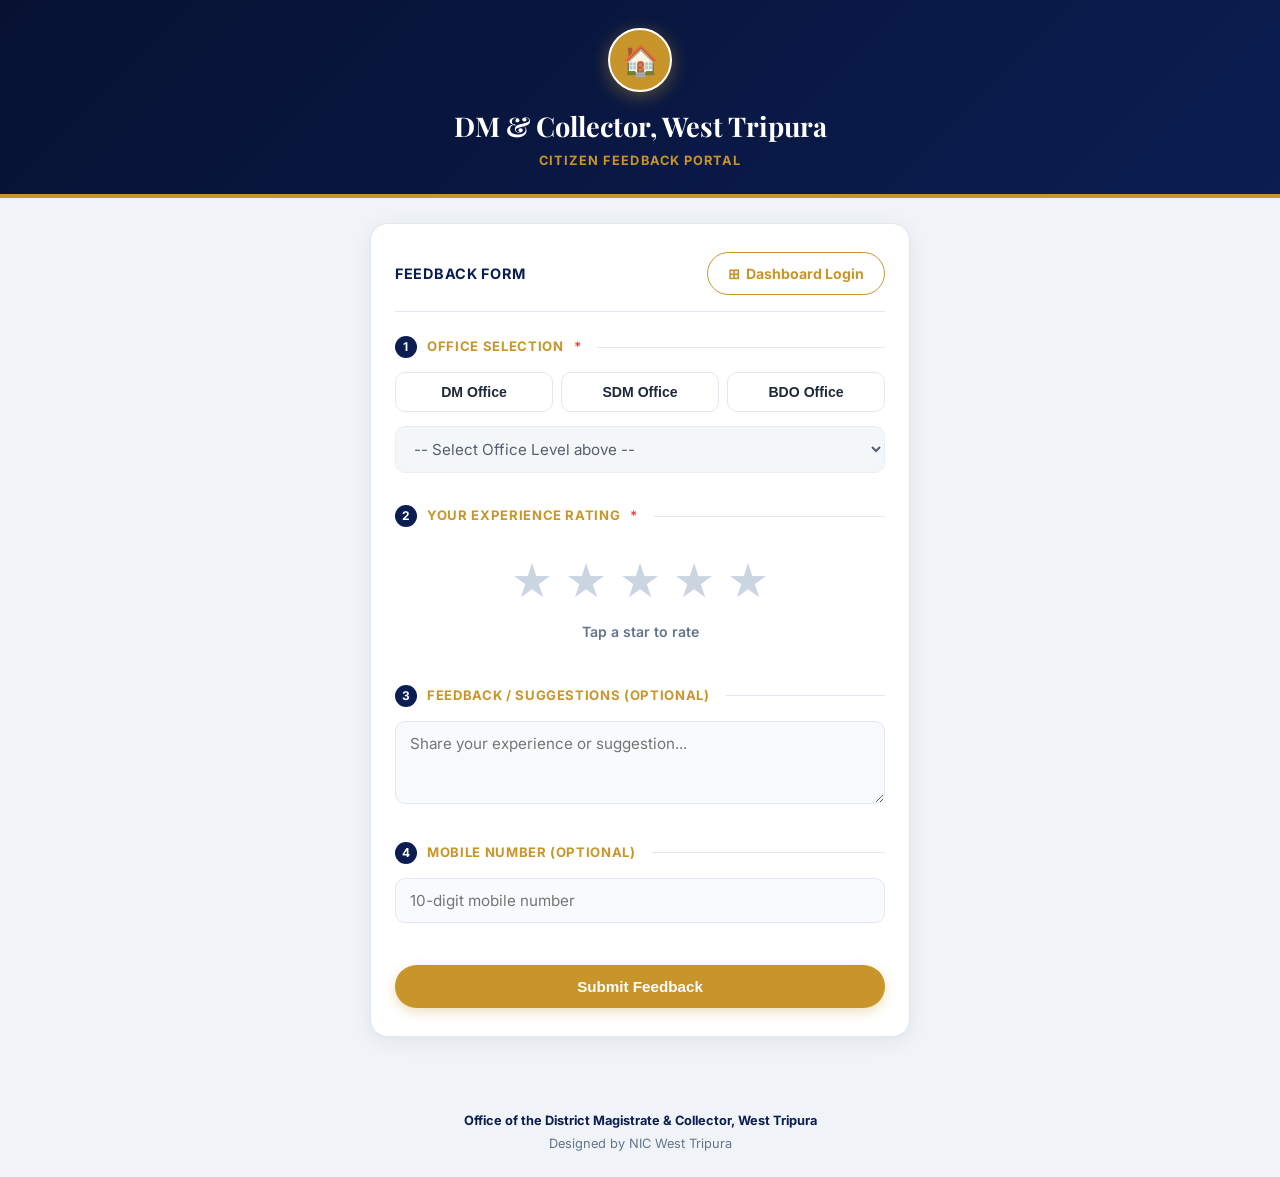
==== commit c4b4a190: "fix: mobile view and refactor code" ====
--- a/index.html
+++ b/index.html
@@ -11,7 +11,7 @@
   <!-- Header Banner -->
   <header class="header-banner">
     <a href="index.html" class="emblem-link" title="Home - Citizen Feedback Portal">
-      <span>🏛️</span>
+      <span>🏠</span>
     </a>
     <h1>DM & Collector, West Tripura</h1>
     <p>Citizen Feedback Portal</p>
@@ -22,10 +22,10 @@
     <div class="card">
       <div class="card-top-bar">
         <div class="card-badge-title">
-          <span>📋</span> FEEDBACK FORM
+          FEEDBACK FORM
         </div>
         <a href="login.html" class="btn btn-outline-gold">
-          <span>🔑</span> Dashboard Login
+          <span>⊞</span> Dashboard Login
         </a>
       </div>
 
--- a/style.css
+++ b/style.css
@@ -1,5 +1,5 @@
 /* ============================================================
-   DM Office West Tripura - Premium Light Portal Design System
+   DM Office West Tripura - Responsive Light Portal Design System
    ============================================================ */
 @import url('https://fonts.googleapis.com/css2?family=Inter:wght@400;500;600;700&family=Playfair+Display:wght@600;700&display=swap');
 
@@ -15,7 +15,7 @@
   --border-light: #e2e8f0;
   --shadow-card: 0 4px 20px rgba(11, 29, 81, 0.07);
   --shadow-hover: 0 8px 25px rgba(11, 29, 81, 0.12);
-  --radius-card: 16px;
+  --radius-card: 18px;
   --radius-pill: 30px;
   --radius-input: 10px;
   --font-sans: 'Inter', -apple-system, BlinkMacSystemFont, sans-serif;
@@ -26,6 +26,11 @@
   box-sizing: border-box;
   margin: 0;
   padding: 0;
+}
+
+html, body {
+  overflow-x: hidden;
+  width: 100%;
 }
 
 body {
@@ -54,13 +59,13 @@
   display: inline-flex;
   align-items: center;
   justify-content: center;
-  width: 60px;
-  height: 60px;
+  width: 64px;
+  height: 64px;
   background: var(--accent-gold);
   border-radius: 50%;
-  margin: 0 auto 12px;
+  margin: 0 auto 14px;
   border: 2px solid #ffffff;
-  box-shadow: 0 4px 14px rgba(200, 149, 42, 0.4);
+  box-shadow: 0 4px 18px rgba(200, 149, 42, 0.45);
   text-decoration: none;
   transition: transform 0.2s, box-shadow 0.2s;
   cursor: pointer;
@@ -68,11 +73,11 @@
 
 .emblem-link:hover {
   transform: scale(1.06);
-  box-shadow: 0 6px 18px rgba(200, 149, 42, 0.6);
+  box-shadow: 0 6px 20px rgba(200, 149, 42, 0.65);
 }
 
 .emblem-link span {
-  font-size: 28px;
+  font-size: 30px;
 }
 
 .header-banner h1 {
@@ -101,6 +106,8 @@
   align-items: center;
   border-bottom: 4px solid var(--accent-gold);
   box-shadow: 0 4px 12px rgba(0, 0, 0, 0.1);
+  flex-wrap: wrap;
+  gap: 15px;
 }
 
 .dash-brand-link {
@@ -145,6 +152,55 @@
   display: flex;
   align-items: center;
   gap: 10px;
+}
+
+/* Responsive Mobile Navigation Bar */
+@media (max-width: 640px) {
+  .header-banner {
+    padding: 20px 14px 18px;
+  }
+
+  .header-banner h1 {
+    font-size: 1.35rem;
+  }
+
+  .header-banner p {
+    font-size: 0.72rem;
+  }
+
+  .emblem-link {
+    width: 54px;
+    height: 54px;
+    margin-bottom: 10px;
+  }
+
+  .emblem-link span {
+    font-size: 24px;
+  }
+
+  .dash-navbar {
+    flex-direction: column;
+    align-items: stretch;
+    padding: 14px 14px;
+    gap: 12px;
+  }
+  
+  .dash-brand-link {
+    justify-content: center;
+  }
+
+  .dash-actions {
+    width: 100%;
+    justify-content: space-between;
+    gap: 6px;
+  }
+
+  .dash-actions .btn {
+    flex: 1;
+    padding: 8px 6px;
+    font-size: 0.76rem;
+    text-align: center;
+  }
 }
 
 /* ============================================================
@@ -159,17 +215,36 @@
 }
 
 .form-wrapper {
-  max-width: 600px;
-  margin: 30px auto;
+  max-width: 580px;
+  margin: 25px auto;
+}
+
+@media (max-width: 480px) {
+  .main-wrapper {
+    padding: 0 12px;
+    margin: 15px auto;
+  }
+  
+  .form-wrapper {
+    margin: 15px auto;
+    padding: 0 4px;
+  }
 }
 
 .card {
   background: var(--bg-card);
   border-radius: var(--radius-card);
   box-shadow: var(--shadow-card);
-  padding: 32px;
+  padding: 28px 24px;
   border: 1px solid var(--border-light);
   margin-bottom: 25px;
+}
+
+@media (max-width: 480px) {
+  .card {
+    padding: 20px 16px;
+    border-radius: 16px;
+  }
 }
 
 .card-top-bar {
@@ -179,24 +254,36 @@
   margin-bottom: 24px;
   padding-bottom: 16px;
   border-bottom: 1px solid var(--border-light);
+  gap: 10px;
 }
 
 .card-badge-title {
-  font-size: 0.88rem;
+  font-size: 0.9rem;
   font-weight: 700;
   text-transform: uppercase;
   letter-spacing: 0.05em;
   color: var(--primary-navy);
-  display: flex;
-  align-items: center;
-  gap: 8px;
+  white-space: nowrap;
+}
+
+@media (max-width: 380px) {
+  .card-top-bar {
+    flex-direction: column;
+    align-items: flex-start;
+    gap: 10px;
+  }
+
+  .card-top-bar .btn {
+    width: 100%;
+  }
 }
 
 /* ============================================================
-   FORM CONTROLS & STEP BADGES
+   FORM CONTROLS & STEP BADGES WITH DIVIDERS
    ============================================================ */
 .step-item {
-  margin-bottom: 24px;
+  margin-bottom: 22px;
+  padding-bottom: 10px;
 }
 
 .step-header {
@@ -208,7 +295,15 @@
   text-transform: uppercase;
   letter-spacing: 0.05em;
   color: var(--accent-gold);
-  margin-bottom: 12px;
+  margin-bottom: 14px;
+}
+
+.step-header::after {
+  content: '';
+  flex: 1;
+  height: 1px;
+  background: #e2e8f0;
+  margin-left: 6px;
 }
 
 .step-circle {
@@ -222,6 +317,7 @@
   justify-content: center;
   font-size: 0.75rem;
   font-weight: 700;
+  flex-shrink: 0;
 }
 
 .required {
@@ -230,22 +326,30 @@
 
 .pill-options {
   display: flex;
-  gap: 10px;
-  margin-bottom: 12px;
+  gap: 8px;
+  margin-bottom: 14px;
 }
 
 .pill-option-btn {
   flex: 1;
-  padding: 11px 14px;
+  padding: 11px 8px;
   background: #ffffff;
   border: 1.5px solid var(--border-light);
   border-radius: var(--radius-input);
   color: var(--text-dark);
   font-weight: 600;
-  font-size: 0.9rem;
+  font-size: 0.88rem;
   cursor: pointer;
   text-align: center;
   transition: all 0.2s ease;
+  white-space: nowrap;
+}
+
+@media (max-width: 360px) {
+  .pill-option-btn {
+    font-size: 0.78rem;
+    padding: 9px 4px;
+  }
 }
 
 .pill-option-btn:hover {
@@ -262,7 +366,7 @@
 
 select, input[type="text"], input[type="email"], input[type="password"], input[type="tel"], textarea {
   width: 100%;
-  padding: 12px 16px;
+  padding: 12px 14px;
   background: #f8fafc;
   border: 1.5px solid var(--border-light);
   border-radius: var(--radius-input);
@@ -297,9 +401,16 @@
   display: flex;
   justify-content: center;
   gap: 12px;
-  font-size: 2.5rem;
+  font-size: 2.6rem;
   cursor: pointer;
   user-select: none;
+}
+
+@media (max-width: 400px) {
+  .stars-row {
+    font-size: 2.1rem;
+    gap: 8px;
+  }
 }
 
 .stars-row span {
@@ -328,7 +439,7 @@
   align-items: center;
   justify-content: center;
   gap: 6px;
-  padding: 10px 22px;
+  padding: 10px 20px;
   border-radius: var(--radius-pill);
   font-size: 0.88rem;
   font-weight: 700;
@@ -405,6 +516,25 @@
 .level-pills {
   display: flex;
   gap: 8px;
+}
+
+@media (max-width: 600px) {
+  .filter-bar {
+    flex-direction: column;
+    align-items: stretch;
+    gap: 12px;
+  }
+
+  .level-pills {
+    width: 100%;
+  }
+
+  .dash-pill-btn {
+    flex: 1;
+    padding: 8px 4px;
+    font-size: 0.78rem;
+    text-align: center;
+  }
 }
 
 .dash-pill-btn {
@@ -425,6 +555,14 @@
   border-color: var(--primary-navy);
 }
 
+.dash-pill-btn:disabled, .dash-pill-btn.disabled {
+  opacity: 0.4;
+  cursor: not-allowed;
+  background: #f1f5f9;
+  color: #94a3b8;
+  border-color: #e2e8f0;
+}
+
 .section-title {
   font-family: var(--font-serif);
   font-size: 1.35rem;
@@ -515,6 +653,12 @@
   margin-bottom: 35px;
 }
 
+@media (max-width: 500px) {
+  .office-summary-grid {
+    grid-template-columns: 1fr;
+  }
+}
+
 .office-stat-card {
   background: var(--bg-card);
   border-radius: 12px;
@@ -579,12 +723,14 @@
   padding: 20px;
   border: 1px solid var(--border-light);
   overflow-x: auto;
+  -webkit-overflow-scrolling: touch;
 }
 
 .data-table {
   width: 100%;
   border-collapse: collapse;
   text-align: left;
+  white-space: nowrap;
 }
 
 .data-table th {
@@ -600,7 +746,7 @@
 
 .data-table td {
   padding: 12px 16px;
-  font-size: 0.9rem;
+  font-size: 0.88rem;
   color: var(--text-dark);
   border-bottom: 1px solid var(--border-light);
 }
@@ -637,7 +783,7 @@
 
 .footer {
   text-align: center;
-  padding: 24px;
+  padding: 24px 16px;
   font-size: 0.8rem;
   color: var(--text-muted);
   margin-top: auto;
